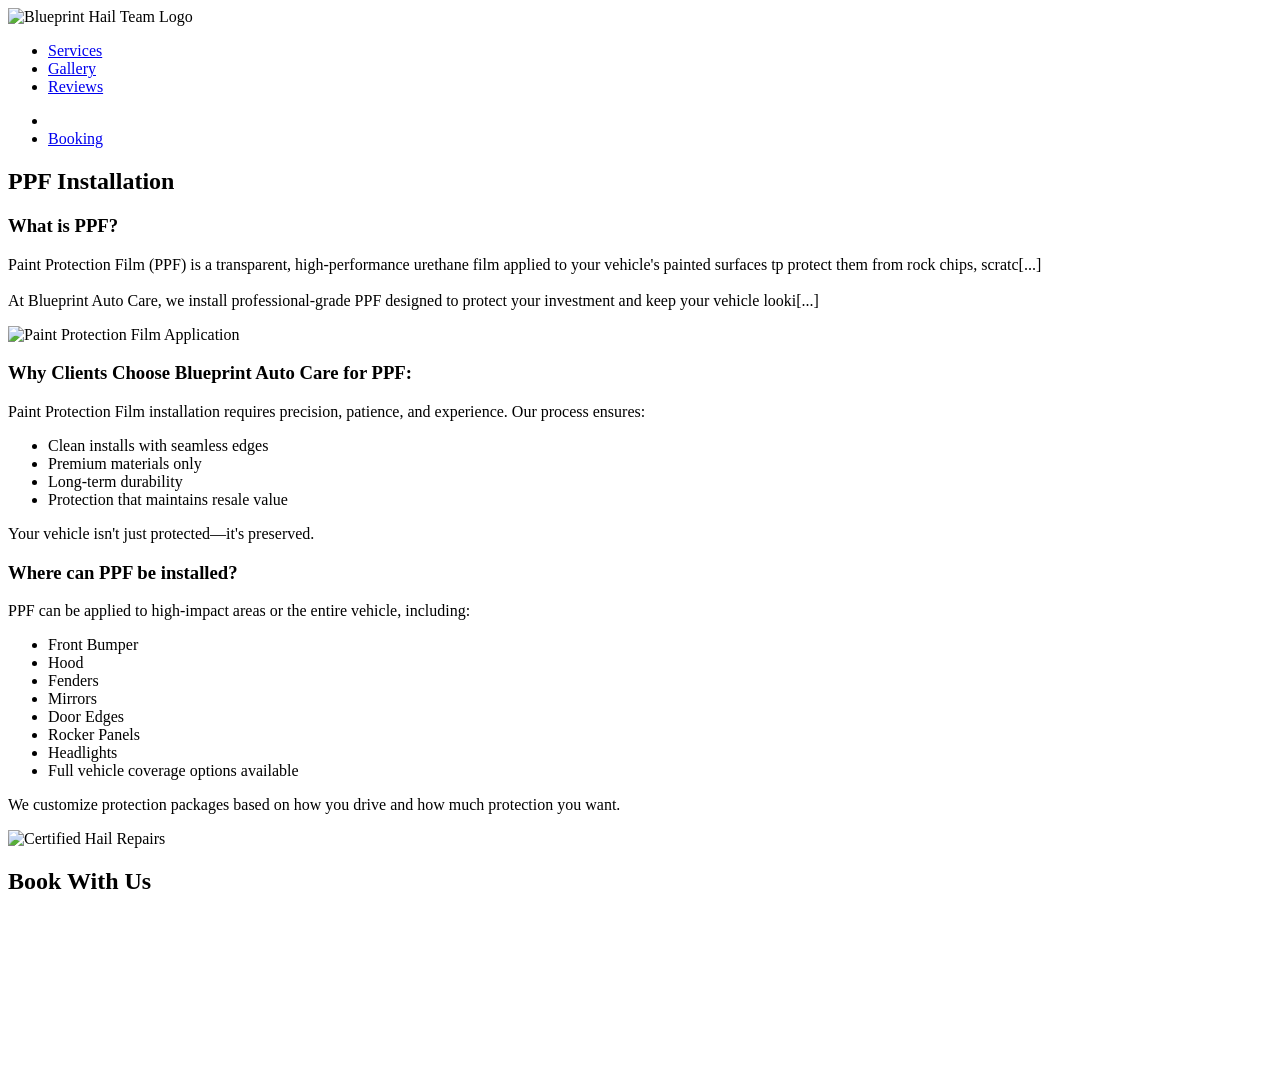
==== ppf.html @ abbf03dd "Move ppf.html, style.css, and script.js to root directory" ====
<!DOCTYPE html>
<html lang="en">
<head>
    <meta charset="UTF-8">
    <meta name="viewport" content="width=device-width, initial-scale=1.0">
    <title>PPF Installation - Blueprint Hail Team</title>
    <link rel="stylesheet" href="style.css">
    <link rel="preconnect" href="https://fonts.googleapis.com">
    <link rel="preconnect" href="https://fonts.gstatic.com" crossorigin>
    <link href="https://fonts.googleapis.com/css2?family=Inter+Tight:ital,wght@0,100..900;1,100..900&family=Inter:ital,opsz,wght@0,14..32,100..900;1,14..32,100..900&family=Playfair:ital,opsz,wght@0,5.[...]
    <link rel="stylesheet" href="https://cdnjs.cloudflare.com/ajax/libs/font-awesome/6.5.2/css/all.min.css" integrity="sha512-SnH5WK+bZxgPHs44uWIX+LLJAJ9/2PkPKZ5QiAj6Ta86w+fsb2TkcmfRyVX3pBnMFcV7oQPJkl[...]
</head>
<body>
    <header>
        <nav>
            <a href="index.html"><img src="./assets/2025 Update-TAT_01w_Uppercase Text_Color Fill.svg" alt="Blueprint Hail Team Logo" class="logo"></a>
            <ul class="nav__container">
                <li><a href="index.html#services">Services</a></li>
                <li><a href="index.html#gallery">Gallery</a></li>
                <li><a href="index.html#reviews">Reviews</a></li>
            </ul>
            <ul class="right-list">
                <li>
                    <a href="https://www.instagram.com/blueprinthailteam/" target="_blank" class="nav__social--link nav__icon-link hover-shadow">
                        <i class="fa-brands fa-instagram"></i>
                    </a>
                    <a href="https://www.facebook.com/p/Blueprint-Hail-Team-100042714476335/" target="_blank" class="nav__social--link nav__icon-link hover-shadow">
                        <i class="fa-brands fa-facebook"></i>
                    </a>
                    <a href="https://www.google.com/maps/dir/?api=1&destination=710%20Middle%20Tennessee%20Blvd%20Suite%20%232%20Murfreesboro%2C%20TN%2037129" target="_blank" class="nav__social--link [...]
                        <i class="fa-solid fa-location-dot"></i>
                    </a>
                </li>
                <li>
                    <a href="#contactservices" class="button nav__link nav__link--primary">Booking</a>
                </li>
            </ul>
        </nav>
    </header>

    <main>
        <section id="service-detail"> 
            <section class="service-detail">
            <h2 class="service-detail h2">PPF Installation</h2>
            <div>
                <h3 class="service-detail h3">What is PPF?</h3>
                    <p class="service p">Paint Protection Film (PPF) is a transparent, high-performance urethane film applied to your vehicle's painted surfaces tp protect them from rock chips, scratc[...]
                        <br><br>At <span class="service-detail--highlight">Blueprint Auto Care</span>, we install professional-grade PPF designed to protect your investment and keep your vehicle looki[...]
                    </p>
                <div class="service-detail-img-container">
                    <img src="assets/DSC01618.jpg" alt="Paint Protection Film Application" class="service-detail-img">
                </div>
            </div>
            <div>
                <h3 class="service-detail h3">Why Clients Choose Blueprint Auto Care for PPF:</h3>
                    <p class="service-detail--2 p">Paint Protection Film installation requires precision, patience, and experience. Our process ensures:</p>
                        <ul class="service-detail ul">
                            <li>Clean installs with seamless edges</li>
                            <li>Premium materials only</li>
                            <li>Long-term durability</li>
                            <li>Protection that maintains resale value</li>
                        </ul>
                <p class="service-detail--2 p">Your vehicle isn't just protected—it's preserved.</p>
            </div>
            <div>
                <h3 class="service-detail h3">Where can PPF be installed?</h3>
                    <p class="service-detail--2 p">PPF can be applied to high-impact areas or the entire vehicle, including:</p>
                        <ul class="service-detail ul">
                            <li>Front Bumper</li>
                            <li>Hood</li>
                            <li>Fenders</li>
                            <li>Mirrors</li>
                            <li>Door Edges</li>
                            <li>Rocker Panels</li>
                            <li>Headlights</li>
                            <li>Full vehicle coverage options available</li>
                        </ul>
                <p class="service-detail--2 p">We customize protection packages based on how you drive and how much protection you want.</p>
            </div>
        </section>
        </section>

        <div class="ppf-bolt">
            <img class="bolt" src="./assets/2025 Update-TAT_03_Bolt_Color Fill.svg" alt="Certified Hail Repairs">
        </div>

        <section id="contactservices" class="section-background">
            <h2>Book With Us</h2>

            <div class="acuity-container">
                <iframe class="button"
                    src="https://app.acuityscheduling.com/schedule.php?owner=36127642&ref=embedded_csp" title="Schedule Appointment" 
                    title="Book an Appointment"
                    frameborder="0"
                    scrolling="no"
                    allowfullscreen>
                </iframe>
            </div>
            <!-- <iframe src="https://app.acuityscheduling.com/schedule.php?owner=36127642&ref=embedded_csp" title="Schedule Appointment" width="100%" height="800" frameBorder="0" allow="payment"></if[...]

        </section>
    </main>

    <footer>
        <div class="container">
            <div class="row footer__row">
            <figure>
                <img class="footer__logo--img" src="./assets/2025 Update-TAT_02w_BP_Color Fill.svg" alt="">
            </figure>
            <div class="footer__text--list">
                <p class="footer__text footer__text-L"><span class="footer__text--span"><i class="fa-solid fa-clock"></i> HOURS:</span><br>Mon–Fri: 9am – 5pm<br>Sat: Closed Sun: Closed</p>
                <a href="https://www.google.com/maps/dir/?api=1&destination=710%20Middle%20Tennessee%20Blvd%20Suite%20%232%20Murfreesboro%2C%20TN%2037129" target="_blank" class="footer__link">
                <p class="footer__text footer__text-C"><span class="footer__text--span"><i class="fa-solid fa-map-marker-alt"></i> ADDRESS:</span><br>710 Middle Tennessee Blvd<br>Suite #2<br>Murfreesb[...]
            </a>
                <div class="footer__text footer__text-R">
                    <p><span class="footer__text--span"><a href="#" id="copy-email" title="Copy email address"><i class="fa-solid fa-envelope"></i></a> CONTACT:</span><br>info@blueprintautocare.com<br[...]
                    <div class="footer__social--icons">
                        <a href="https://www.instagram.com/blueprinthailteam/" target="_blank" class="icon-link hover-shadow"><i class="fa-brands fa-instagram"></i></a>
                        <a href="https://www.facebook.com/p/Blueprint-Hail-Team-100042714476335/" target="_blank" class="icon-link hover-shadow"><i class="fa-brands fa-facebook"></i></a>
                    </div>
                </div>
            </div>
    
            <div class="footer__copyright">Copyright © 2026 Blueprint Hail Team. All Rights Reserved.</div>
        </div>
        </div>
    </footer>

    <script src="script.js"></script>
</body>
</html>
---- style.css ----
@import url('https://fonts.googleapis.com/css2?family=Inter+Tight:ital,wght@0,100..900;1,100..900&family=Inter:ital,opsz,wght@0,14..32,100..900;1,14..32,100..900&family=Playfair:ital,opsz,wght@0,5.[...]

/* CSS Reset */
* {
    margin: 0;
    padding: 0;
    box-sizing: border-box;
    font-family: 'Inter Tight', sans-serif;
}

body {
    background-color: #010508;
    color: #ffffff;
}

a {
    text-decoration: none;
    color: #ffffff;
}

header {
    background-color: #041c2c;
    padding: 1rem 0;
    position: fixed;
    width: 100%;
    top: 0;
    z-index: 1000;
    border-bottom: #ffffff solid 1px;
}

nav {
    display: flex;
    align-items: center;
    max-width: 1200px;
    margin: 0 auto;
    padding: 0 2rem;
}

.nav__link--primary {
    background-color: #014ffd;
    border-radius: 8px;
    font-weight: 700;
    transition: background-color 0.3s ease;
}

.hover-shadow:hover {
    box-shadow: 0 0 24px 12px #0151fd76;
}

.nav__link--primary:hover {
    background-color: #ffffff;
    color: #014ffd;
}

.nav__link {
    margin-left: 8px;
    font-size: 0.8rem;
    color: #ffffff;
    padding: .5rem .75rem;
    display: flex;
    flex-direction: column;
    justify-content: center;
    align-items: center;
}

nav .logo {
    width: 200px;
}

.nav__container {
    flex-grow: 1;
    display: flex;
    justify-content: center;
    align-items: center;
}

.right-list {
    display: flex;
    align-items: center;
    gap: 1rem;
}

.right-list > li {
    display: flex;
    align-items: center;
    gap: 1rem;
}

nav ul {
    list-style: none;
    display: flex;
    gap: 2rem;
}

nav a {
    font-weight: 500;
    font-size: 0.8rem;
    transition: color 0.3s ease;
}

nav a:hover {
    color: #014ffd;
}

 .nav__social--link {
    width: 10px;
    height: 10px;
    margin: 0 8px;
    padding: 8px;
 }

 .nav__social--link:hover {
    color: #ffffff;
    box-shadow: 0 0 24px 12px #0151fd76;
}

  .nav__icon-link {
    font-size: 20px; 
    display: flex;
    flex-direction: column;
    justify-content: center;
    align-items: center;
    gap: 0em; /* Add some space between the icon and text */
    text-decoration: none;
    color: #014ffd;
}

.row {
    width: 100%;
    max-width: 1200px;
    margin: 0 auto;
    padding: 0 12px;
}

#hero {
    position: relative;
    height: 100vh;
    display: flex;
    align-items: center;
    justify-content: center;
    text-align: center;
    overflow: hidden;
}

#hero-video {
    position: absolute;
    top: 0;
    left: 0;
    width: 100%;
    height: 100%;
    object-fit: cover;
    z-index: -1;
}

.hero-content {
    position: relative;
    z-index: 1;
    width: 100%;
    max-width: 1200px;
    padding: 0 2rem;
}

.hero-text-container {
    background-color: rgba(0, 0, 0, 0.6);
    width: 100%;
    mask-image: linear-gradient(to top, rgba(0, 0, 0, 1) 70%, rgba(0, 0, 0, 0) 100%);
    padding: 6rem;
    border-radius: 16px;
    display: inline-block; 
}

.hero-content h1 {
    font-size: 4rem;
    margin-bottom: 1rem;
    position: relative; 
    z-index: 1;
    color: white;
    display: flex;
    flex-direction: column;
    justify-content: center;
    align-items: center;
    height: 100%;
    text-align: center;
    padding: 20px;
}

.hero-content p {
    font-size: 1rem;
    font-style: italic;
    margin-top: 1rem;
    margin-bottom: 1rem;
    padding-bottom: 3rem;
    display: block;
}

.hero-container::after {
    content: '';
    position: absolute;
    top: 0;
    left: 0;
    height: 100%;
    width: 100%;
    background-color: rgba(0, 0, 0, 0.5); 
    z-index: 0; 
}

/* .hero-content span {
    font-size: 1rem;
    font-style: italic;
    margin-top: 1rem;
    margin-bottom: 1rem;
    display: block;
} */

.section-background {
    background-color: #041c2c;
    max-width: 1200px;
    margin: 0 auto;
    mask-image: linear-gradient(to bottom, rgba(0, 0, 0, 1) 70%, rgba(0, 0, 0, 0) 100%);
}

#contact {
    padding: 3rem 2rem;
}

#contactservices {
    padding: 3rem 2rem;
    max-width: 800px;
    height: 100%;
}

.button {
    background-color: #014ffd;
    color: #ffffff;
    text-decoration: none;
    border-radius: 8px;
    font-weight: 700;
    transition: background-color 0.3s ease, color 0.3s ease;
}

.button:hover {
    background-color: #ffffff;
    color: #014ffd;
    box-shadow: 0 0 24px 12px #0151fd76;
}

.cta-button {
    padding: 1rem 2rem;
    margin: 24px;
}

main > section {
    padding: 6rem 2rem;
    max-width: 1200px;
    margin: 0 auto;
    scroll-margin-top: 80px; /* Adjust this value as needed */
}

h2 {
    font-size: 2.5rem;
    text-align: center;
    margin-bottom: 3rem;
}

.card {
    perspective: 1000px;
    background-color: transparent;
    border: none;
    box-shadow: none;
    flex: 1 1 calc(30% - 2rem);
    max-width: 350px;
    min-height: 400px;
    cursor: pointer;
}

.card__inner {
    position: relative;
    width: 100%;
    height: 100%;
    transition: transform 0.6s;
    transform-style: preserve-3d;
}

.card.is-flipped .card__inner {
    transform: rotateY(180deg);
}

.card__front, .card__back {
    position: absolute;
    width: 100%;
    height: 100%;
    -webkit-backface-visibility: hidden;
    backface-visibility: hidden;
    display: flex;
    flex-direction: column;
    justify-content: center;
    align-items: center;
    padding: 2rem;
    border-radius: 16px;
    text-align: center;
    background-color: rgba(0, 0, 0, 0.6);
    border: 1px solid #014ffd;
    box-shadow: 0 0 15px 5px #0151fd76;
}

.card__back {
    transform: rotateY(180deg);
}

.card__back ul {
    list-style: none;
    padding: 0 4rem;
    text-align: left;
    font-size: 0.9rem;
    font-weight: 500;
    font-style: italic;
    margin-bottom: 1rem;
    text-transform: uppercase;
}

.btn {
    padding: 0.5rem 1rem;
}


.card__back li {
    margin-bottom: 1rem;
    background-image: url('assets/2025\ Update-TAT_03_Bolt_Color\ Fill.svg');
    background-repeat: no-repeat;
    background-size: 27px 27px;
    background-position: 0 center;
    padding-left: 30px;
}

.card h3 {
    font-size: 1.6rem;
    margin-bottom: 1rem;
}

#services {
    background-color: #041c2c;
    padding: 5rem 2rem;
}

.service-cards {
    display: flex;
    gap: 2rem;
    justify-content: center;
    flex-wrap: wrap;
}

.flex-break {
    flex-basis: 100%;
    height: 0;
}

.service-image {
    width: 100%;
    height: 200px;
    object-fit: cover;
    object-position: center;
    border-radius: 8px 8px;
    margin: 24px 24px 24px 24px;
}

/* SERVICE PAGES */



.service-detail {
    padding: 2rem;
    max-width: 800px;
    margin: 0 auto;
    background-color: #041c2c;
}

.service-detail h2 {
    margin: 2rem;
}

.service-detail h3 {
    font-size: 1.6rem;
    margin-bottom: 0;
    margin-top: 2rem;
    padding: 2rem 0rem 0.5rem;
}

.service-detail p {
    font-size: 1rem;
    font-weight: 200;
    line-height: 1.6;
    margin-top: 8px;
    margin-bottom: 1rem;
    color: #ffffff;
    text-wrap: pretty;
}

.service-detail--2 p {
    font-size: 1rem;
    padding-left: 2rem;
    font-weight: 200;
    line-height: 1.6;
    margin-top: 8px;
    margin-bottom: 8rem;
    color: #ffffff;
    text-wrap: pretty;
}

.service-detail ul {
    font-size: 1rem;
    line-height: 1.6;
    margin-left: 4rem;
}

.service-detail li {
    font-size: 1rem;
    font-weight: 200;
    line-height: 1.4;
    margin-top: 8px;
    margin-bottom: 8px;
    color: #ffffff;
}

.service-detail-img-container {
    overflow: hidden;
    max-width: 100%;
    border-radius: 16px;
    margin: 2rem auto;
}

.service-detail-img {
    display: block;
    max-width: 100%;
    border-radius: 16px;
    transform: scale(1.4);
    object-fit: cover;
    object-position: center;
}

.service-detail--highlight {
    font-style: italic;
    /* -webkit-text-stroke: 0.5px #ffffff; */
    font-weight: 700;
    color: #ffffff
}


@keyframes scroll {
    0% {
        transform: translateX(0);
    }
    100% {
        transform: translateX(-100%);
    }
}

.gallery-grid {
    display: flex;
    gap: 2rem;
    overflow-x: auto;
    scroll-behavior: smooth;
    scrollbar-width: none; /* Firefox */
    -ms-overflow-style: none;  /* IE and Edge */
}

.gallery-grid::-webkit-scrollbar {
    display: none; /* Chrome, Safari and Opera */
}

.gallery-container {
    overflow: hidden;
    position: relative;
}

.gallery-controls {
    position: absolute;
    top: 50%;
    width: 100%;
    display: flex;
    justify-content: space-between;
    transform: translateY(-50%);
    pointer-events: none;
}

.prevBtn, .nextBtn {
    background-color: rgba(0, 0, 0, 0.5);
    border: none;
    color: white;
    font-size: 2rem;
    cursor: pointer;
    padding: 1rem;
    pointer-events: all;
}

.prevBtn:hover, .nextBtn:hover {
    background-color: rgba(0, 0, 0, 0.8);
}

.gallery-item {
    flex: 0 0 300px;
}

.gallery-item img {
    width: 100%;
    height: 100%;
    object-fit: cover;
    border-radius: 16px;
}

.review-cards {
    display: flex;
    gap: 2rem;
    justify-content: center;
}

.review-card {
    background-color: #041c2c;
    padding: 2rem;
    border-radius: 16px;
    flex: 1;
    max-width: 450px;
    box-shadow: 0 0 15px 5px #0151fd76;
}

.review-card p {
    font-style: italic;
    margin-bottom: 1rem;
}

.review-card span {
    font-weight: 700;
    color: #014ffd;
}
#certifications {
    padding: 6rem 2rem;
}

.certification-cards {
    display: flex;
    gap: 2rem;
    justify-content: center;
    height: 200px;
}

.certification-logos {
    display: flex;
    justify-content: center;
    align-items: center;
    gap: 40px;
    flex-wrap: wrap;
    align-items: center;
    margin: 0px 32px;
}

.ppf-bolt {
    display: flex;
    gap: 2rem;
    justify-content: center;
    height: 200px;
    margin-bottom: 96px;
}

.bolt {
    width: 80px;
}

/*BOOK WITH US */

.acuity-container {
    position: relative;
    width: 100%;
    padding-top: 56.25%; /* 16:9 Aspect Ratio */
    overflow: hidden;
    border-radius: 16px; /* Rounded corners */
}

.acuity-container iframe {
    position: absolute;
    top: 0;
    left: 0;
    width: 100%;
    height: 100%;
    border: none;
}

button {
    padding: 1rem 2rem;
    margin: 24px;
}

/* 

FOOTER 

 */

 footer {
    background-color: #010508;
    display: flex;
    flex-direction: column;
    align-items: center;
    padding: 6% 0;
}

.footer__row {
    display: flex;
    flex-direction: column;
    align-items: center;
}

.footer__logo--img {
    width: 150px;
}

.footer__social--list {
    width: 100%;
    max-width: 500px;
    display: flex;
    justify-content: space-around;
    margin: 28px 0;
}

.footer__text--list {
    width: 100%;
    max-width: 1000px;
    display: flex;
    justify-content: space-around;
    margin: 40px 0;
    gap: 14rem;
    padding-top: 40px;
    border-top: 1px solid #014ffd;
}

.footer__copyright {
    font-size: 0.6rem;
    color: #ffffff;
}

.footer__text {
    font-size: 0.8rem;
    line-height: 1.4;
    color: #a7a7a7;
    width: 100/3;
}

.footer__text-L {
    text-align: left;
}

.footer__text-C {
    text-align: center;
}

.footer__text-R {
    text-align: right;
    display: flex;
    flex-direction: column;
    align-items: flex-end;
}

.footer__link {
    text-decoration: none;
    color: inherit;
    transition: color 0.3s ease;
}

.footer__link:hover {
    color: #014ffd;
}

.footer__text-C:hover {
    color: #014ffd;
}

.footer__text--span i:hover {
    color: #ffffff;
}



#copy-email {
    position: relative;
    display: inline-block;
    color: #a7a7a7;
}

#copy-email:hover {
    color: #014ffd;
}

.tooltip {
    position: absolute;
    bottom: 125%;
    left: 50%;
    transform: translateX(-50%);
    background-color: #333;
    color: #fff;
    padding: 5px 10px;
    border-radius: 5px;
    font-size: 0.8rem;
    white-space: nowrap;
    z-index: 10;
}

.footer__text-R a {
    color: #a7a7a7;
    text-decoration: none;
    transition: color 0.3s ease;
}

.footer__text-R a:hover {
    color: #014ffd;
}

.footer__social--icons {
    display: flex;
    gap: 1rem;
    margin-top: 1rem;
}

.footer__text--span {
    font-weight: 700;
    color: #ffffff;
    font-size: 0.8rem;
    margin-bottom: 10px;
    display: inline-block;
}

.footer__text--span i {
    margin-right: 10px;
    color: #014ffd;
}

.icon-link {
    font-size: 28px;
    display: inline-flex;
    align-items: center;
    justify-content: center;
    gap: 0em;
    text-decoration: none;
    color: #014ffd;
}

.icon-link:hover {
    color: #014ffd;
    box-shadow: 0 0 24px 12px #0151fd76;
}

.footer__social--link {
    width: 50px;
    height: 50px;
}

@media (max-width: 768px) {
    nav ul {
        display: none; /* Hide nav links on mobile */
    }

    .hero-content h1 {
        font-size: 3rem;
    }

    .service-cards, .review-cards {
        flex-direction: column;
        align-items: center;
    }
}
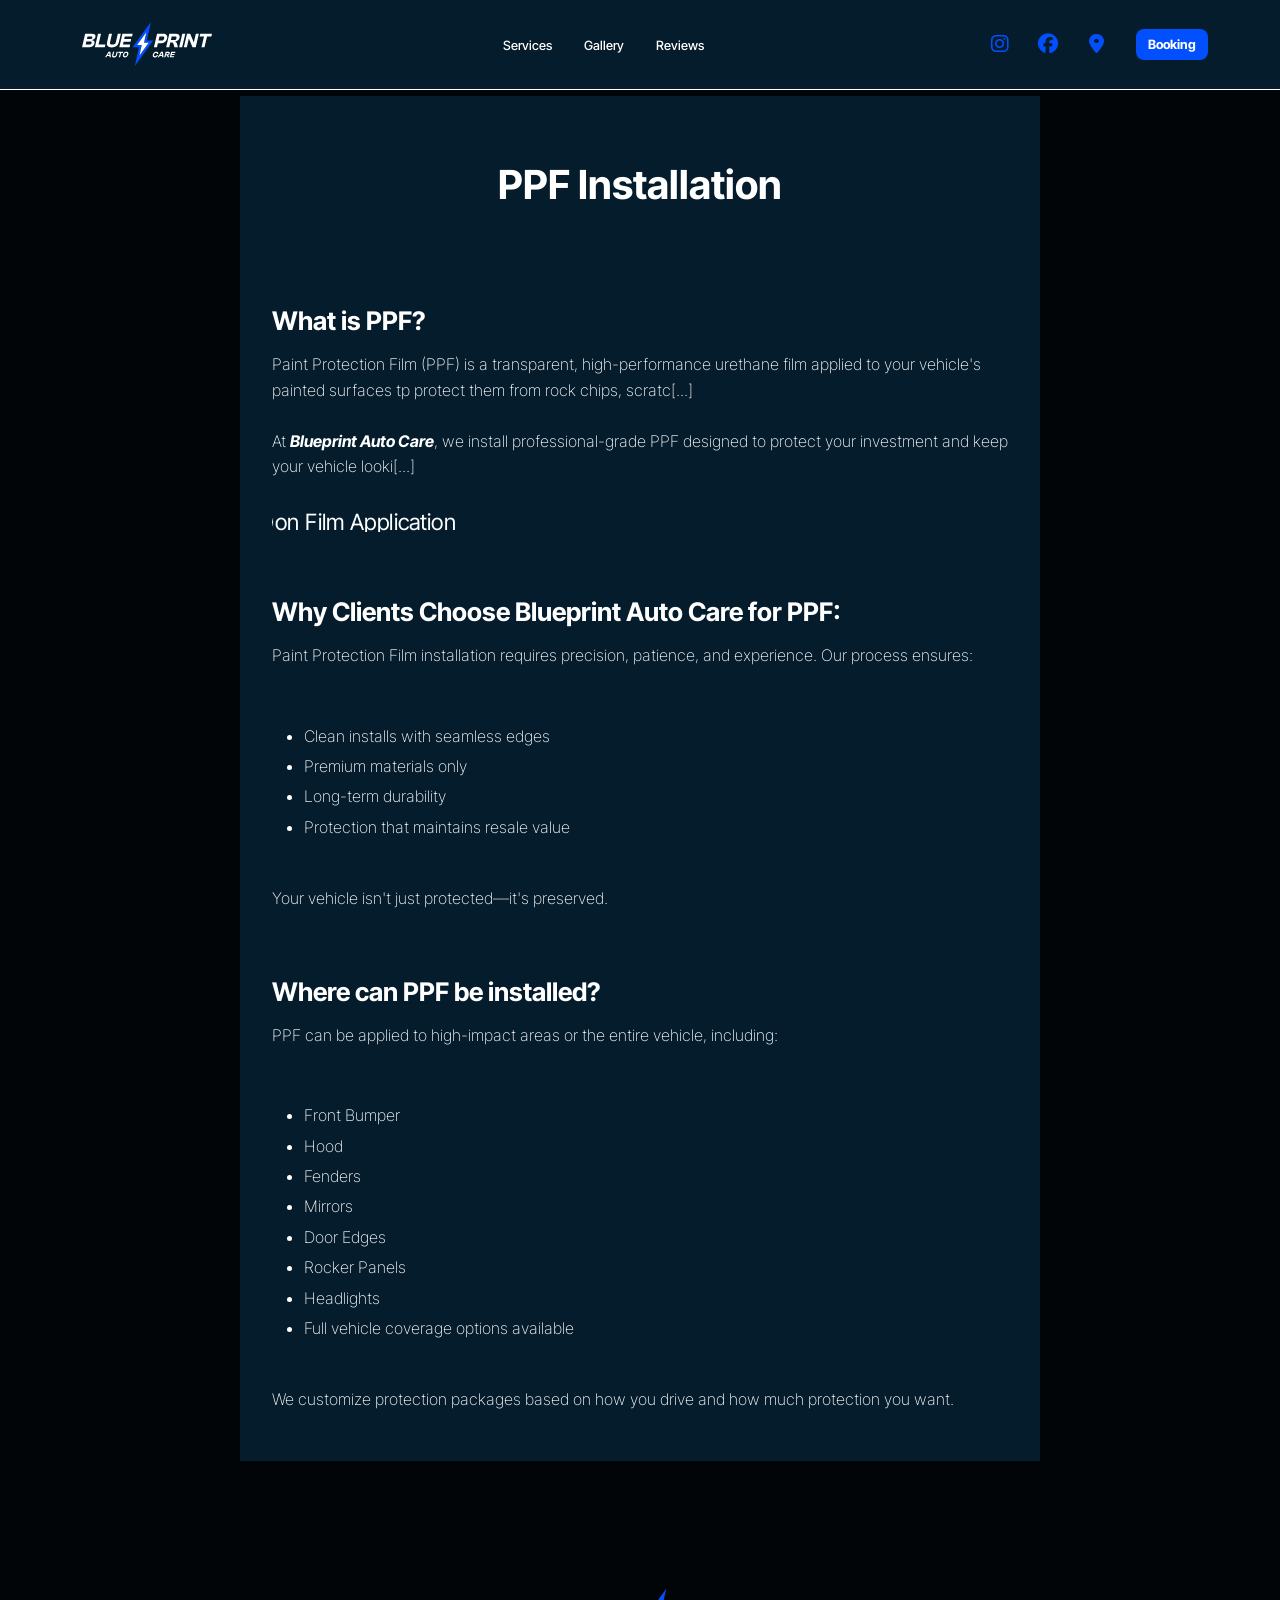
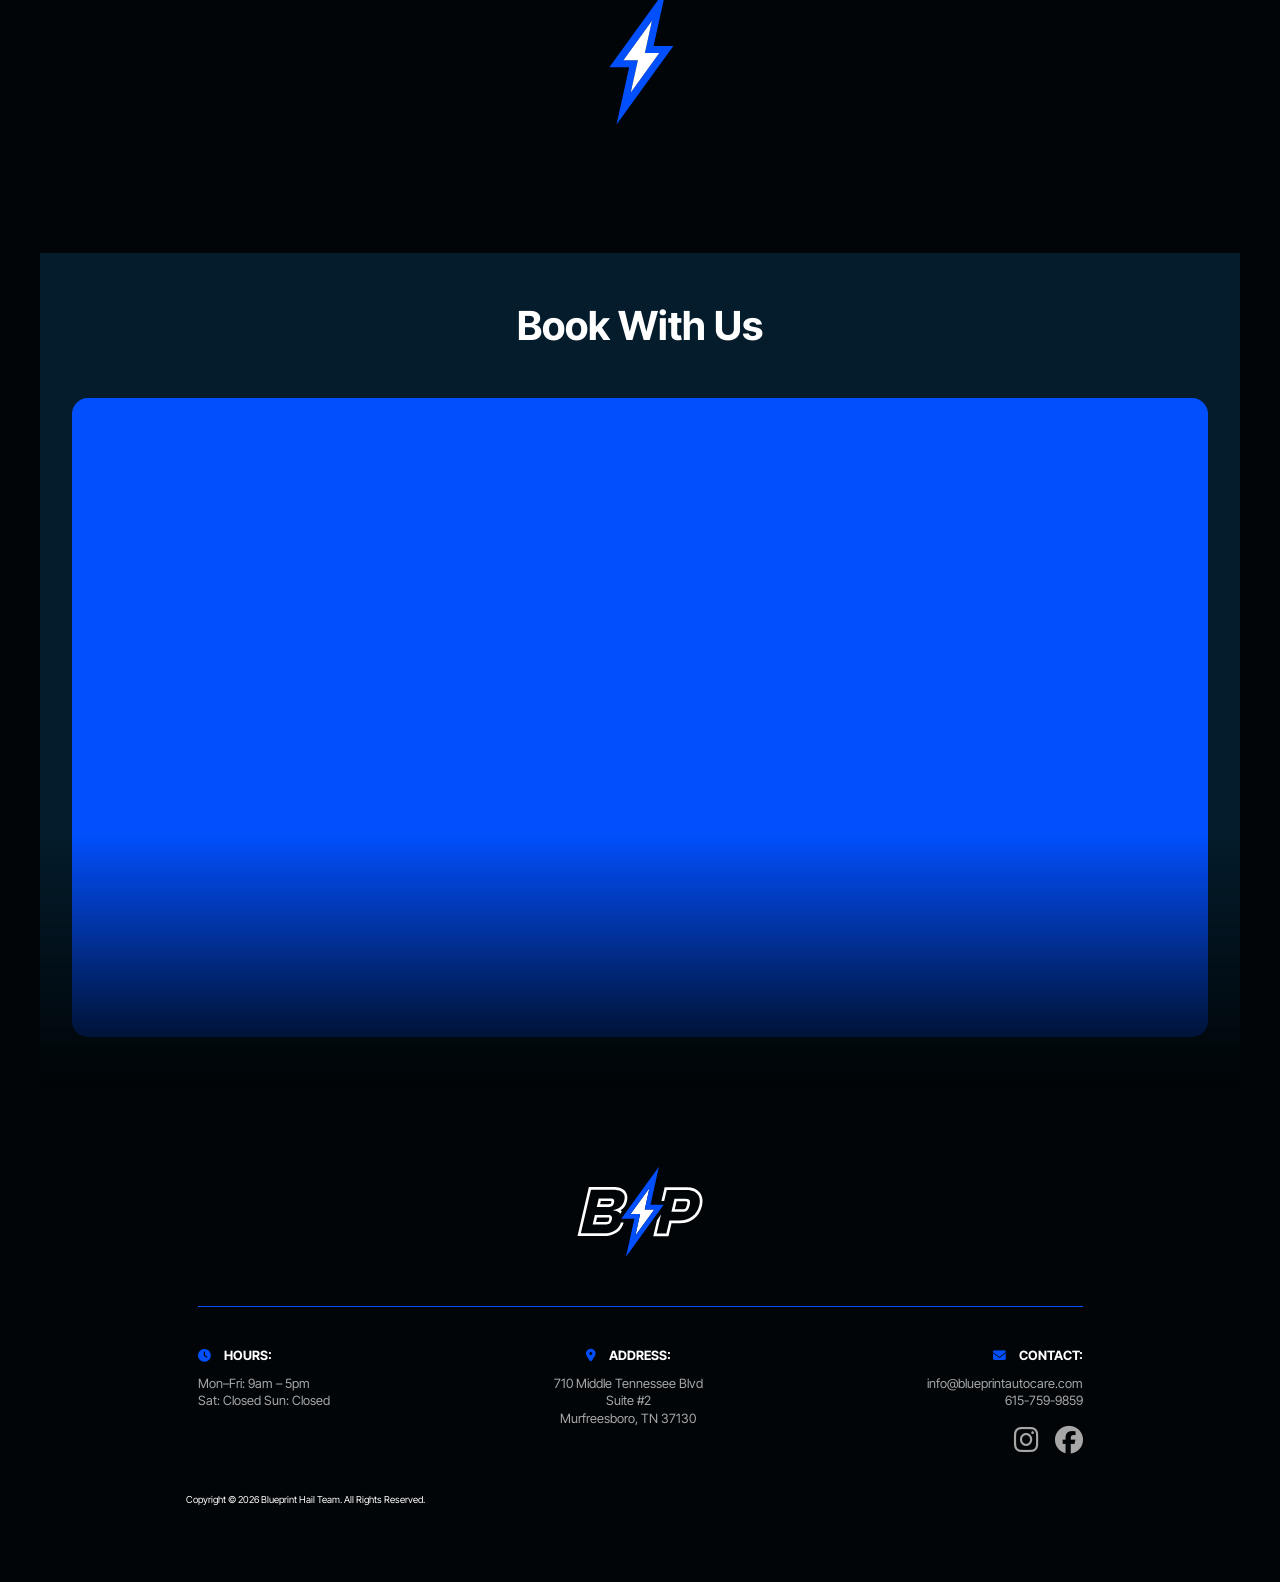
==== commit fdb12e09: "code revisions" ====
--- a/ppf.html
+++ b/ppf.html
@@ -1,131 +1,119 @@
 <!DOCTYPE html>
 <html lang="en">
 <head>
-    <meta charset="UTF-8">
-    <meta name="viewport" content="width=device-width, initial-scale=1.0">
-    <title>PPF Installation - Blueprint Hail Team</title>
-    <link rel="stylesheet" href="style.css">
-    <link rel="preconnect" href="https://fonts.googleapis.com">
-    <link rel="preconnect" href="https://fonts.gstatic.com" crossorigin>
-    <link href="https://fonts.googleapis.com/css2?family=Inter+Tight:ital,wght@0,100..900;1,100..900&family=Inter:ital,opsz,wght@0,14..32,100..900;1,14..32,100..900&family=Playfair:ital,opsz,wght@0,5.[...]
-    <link rel="stylesheet" href="https://cdnjs.cloudflare.com/ajax/libs/font-awesome/6.5.2/css/all.min.css" integrity="sha512-SnH5WK+bZxgPHs44uWIX+LLJAJ9/2PkPKZ5QiAj6Ta86w+fsb2TkcmfRyVX3pBnMFcV7oQPJkl[...]
+	<meta charset="UTF-8">
+	<meta content="width=device-width, initial-scale=1.0" name="viewport">
+	<title>PPF Installation - Blueprint Hail Team</title>
+	<link href="style.css" rel="stylesheet">
+	<link href="https://fonts.googleapis.com" rel="preconnect">
+	<link href="https://fonts.gstatic.com" rel="preconnect">
+	<link href="https://fonts.googleapis.com/css2?family=Inter+Tight:ital,wght@0,100..900;1,100..900&family=Inter:ital,opsz,wght@0,14..32,100..900;1,14..32,100..900&family=Playfair+Display:ital,wght@0,400..900;1,400..900&display=swap" rel="stylesheet">
+	<link href="https://cdnjs.cloudflare.com/ajax/libs/font-awesome/6.5.2/css/all.min.css" rel="stylesheet">
 </head>
 <body>
-    <header>
-        <nav>
-            <a href="index.html"><img src="./assets/2025 Update-TAT_01w_Uppercase Text_Color Fill.svg" alt="Blueprint Hail Team Logo" class="logo"></a>
-            <ul class="nav__container">
-                <li><a href="index.html#services">Services</a></li>
-                <li><a href="index.html#gallery">Gallery</a></li>
-                <li><a href="index.html#reviews">Reviews</a></li>
-            </ul>
-            <ul class="right-list">
-                <li>
-                    <a href="https://www.instagram.com/blueprinthailteam/" target="_blank" class="nav__social--link nav__icon-link hover-shadow">
-                        <i class="fa-brands fa-instagram"></i>
-                    </a>
-                    <a href="https://www.facebook.com/p/Blueprint-Hail-Team-100042714476335/" target="_blank" class="nav__social--link nav__icon-link hover-shadow">
-                        <i class="fa-brands fa-facebook"></i>
-                    </a>
-                    <a href="https://www.google.com/maps/dir/?api=1&destination=710%20Middle%20Tennessee%20Blvd%20Suite%20%232%20Murfreesboro%2C%20TN%2037129" target="_blank" class="nav__social--link [...]
-                        <i class="fa-solid fa-location-dot"></i>
-                    </a>
-                </li>
-                <li>
-                    <a href="#contactservices" class="button nav__link nav__link--primary">Booking</a>
-                </li>
-            </ul>
-        </nav>
-    </header>
-
-    <main>
-        <section id="service-detail"> 
-            <section class="service-detail">
-            <h2 class="service-detail h2">PPF Installation</h2>
-            <div>
-                <h3 class="service-detail h3">What is PPF?</h3>
-                    <p class="service p">Paint Protection Film (PPF) is a transparent, high-performance urethane film applied to your vehicle's painted surfaces tp protect them from rock chips, scratc[...]
-                        <br><br>At <span class="service-detail--highlight">Blueprint Auto Care</span>, we install professional-grade PPF designed to protect your investment and keep your vehicle looki[...]
-                    </p>
-                <div class="service-detail-img-container">
-                    <img src="assets/DSC01618.jpg" alt="Paint Protection Film Application" class="service-detail-img">
-                </div>
-            </div>
-            <div>
-                <h3 class="service-detail h3">Why Clients Choose Blueprint Auto Care for PPF:</h3>
-                    <p class="service-detail--2 p">Paint Protection Film installation requires precision, patience, and experience. Our process ensures:</p>
-                        <ul class="service-detail ul">
-                            <li>Clean installs with seamless edges</li>
-                            <li>Premium materials only</li>
-                            <li>Long-term durability</li>
-                            <li>Protection that maintains resale value</li>
-                        </ul>
-                <p class="service-detail--2 p">Your vehicle isn't just protected—it's preserved.</p>
-            </div>
-            <div>
-                <h3 class="service-detail h3">Where can PPF be installed?</h3>
-                    <p class="service-detail--2 p">PPF can be applied to high-impact areas or the entire vehicle, including:</p>
-                        <ul class="service-detail ul">
-                            <li>Front Bumper</li>
-                            <li>Hood</li>
-                            <li>Fenders</li>
-                            <li>Mirrors</li>
-                            <li>Door Edges</li>
-                            <li>Rocker Panels</li>
-                            <li>Headlights</li>
-                            <li>Full vehicle coverage options available</li>
-                        </ul>
-                <p class="service-detail--2 p">We customize protection packages based on how you drive and how much protection you want.</p>
-            </div>
-        </section>
-        </section>
-
-        <div class="ppf-bolt">
-            <img class="bolt" src="./assets/2025 Update-TAT_03_Bolt_Color Fill.svg" alt="Certified Hail Repairs">
-        </div>
-
-        <section id="contactservices" class="section-background">
-            <h2>Book With Us</h2>
-
-            <div class="acuity-container">
-                <iframe class="button"
-                    src="https://app.acuityscheduling.com/schedule.php?owner=36127642&ref=embedded_csp" title="Schedule Appointment" 
-                    title="Book an Appointment"
-                    frameborder="0"
-                    scrolling="no"
-                    allowfullscreen>
-                </iframe>
-            </div>
-            <!-- <iframe src="https://app.acuityscheduling.com/schedule.php?owner=36127642&ref=embedded_csp" title="Schedule Appointment" width="100%" height="800" frameBorder="0" allow="payment"></if[...]
-
-        </section>
-    </main>
-
-    <footer>
-        <div class="container">
-            <div class="row footer__row">
-            <figure>
-                <img class="footer__logo--img" src="./assets/2025 Update-TAT_02w_BP_Color Fill.svg" alt="">
-            </figure>
-            <div class="footer__text--list">
-                <p class="footer__text footer__text-L"><span class="footer__text--span"><i class="fa-solid fa-clock"></i> HOURS:</span><br>Mon–Fri: 9am – 5pm<br>Sat: Closed Sun: Closed</p>
-                <a href="https://www.google.com/maps/dir/?api=1&destination=710%20Middle%20Tennessee%20Blvd%20Suite%20%232%20Murfreesboro%2C%20TN%2037129" target="_blank" class="footer__link">
-                <p class="footer__text footer__text-C"><span class="footer__text--span"><i class="fa-solid fa-map-marker-alt"></i> ADDRESS:</span><br>710 Middle Tennessee Blvd<br>Suite #2<br>Murfreesb[...]
-            </a>
-                <div class="footer__text footer__text-R">
-                    <p><span class="footer__text--span"><a href="#" id="copy-email" title="Copy email address"><i class="fa-solid fa-envelope"></i></a> CONTACT:</span><br>info@blueprintautocare.com<br[...]
-                    <div class="footer__social--icons">
-                        <a href="https://www.instagram.com/blueprinthailteam/" target="_blank" class="icon-link hover-shadow"><i class="fa-brands fa-instagram"></i></a>
-                        <a href="https://www.facebook.com/p/Blueprint-Hail-Team-100042714476335/" target="_blank" class="icon-link hover-shadow"><i class="fa-brands fa-facebook"></i></a>
-                    </div>
-                </div>
-            </div>
-    
-            <div class="footer__copyright">Copyright © 2026 Blueprint Hail Team. All Rights Reserved.</div>
-        </div>
-        </div>
-    </footer>
-
-    <script src="script.js"></script>
+	<header>
+		<nav>
+			<a href="index.html"><img alt="Blueprint Hail Team Logo" class="logo" src="./assets/2025%20Update-TAT_01w_Uppercase%20Text_Color%20Fill.svg"></a>
+			<ul class="nav__container">
+				<li>
+					<a href="index.html#services">Services</a>
+				</li>
+				<li>
+					<a href="index.html#gallery">Gallery</a>
+				</li>
+				<li>
+					<a href="index.html#reviews">Reviews</a>
+				</li>
+			</ul>
+			<ul class="right-list">
+				<li>
+					<a class="nav__social--link nav__icon-link hover-shadow" href="https://www.instagram.com/blueprinthailteam/" target="_blank"><i class="fa-brands fa-instagram"></i></a> <a class="nav__social--link nav__icon-link hover-shadow" href="https://www.facebook.com/p/Blueprint-Hail-Team-100042714476335/" target="_blank"><i class="fa-brands fa-facebook"></i></a> <a class="nav__social--link nav__icon-link hover-shadow" href="https://www.google.com/maps/dir/?api=1&destination=710%20Middle%20Tennessee%20Blvd%20Suite%20%232%20Murfreesboro%2C%20TN%2037129" target="_blank"><i class="fa-solid fa-location-dot"></i></a>
+				</li>
+				<li>
+					<a class="button nav__link nav__link--primary" href="#contactservices">Booking</a>
+				</li>
+			</ul>
+		</nav>
+	</header>
+	<main>
+		<section id="service-detail">
+			<section class="service-detail">
+                <h2 class="service-detail h2">PPF Installation</h2>
+				<div>
+                    
+					<h3 class="service-detail h3">What is PPF?</h3>
+					<p class="service p">Paint Protection Film (PPF) is a transparent, high-performance urethane film applied to your vehicle's painted surfaces tp protect them from rock chips, scratc[...]<br>
+					<br>
+					At <span class="service-detail--highlight">Blueprint Auto Care</span>, we install professional-grade PPF designed to protect your investment and keep your vehicle looki[...]</p>
+					<div class="service-detail-img-container"><img alt="Paint Protection Film Application" class="service-detail-img" src="assets/DSC01618.jpg"></div>
+				</div>
+				<div>
+					<h3 class="service-detail h3">Why Clients Choose Blueprint Auto Care for PPF:</h3>
+					<p class="service-detail--2 p">Paint Protection Film installation requires precision, patience, and experience. Our process ensures:</p>
+					<ul class="service-detail ul">
+						<li>Clean installs with seamless edges</li>
+						<li>Premium materials only</li>
+						<li>Long-term durability</li>
+						<li>Protection that maintains resale value</li>
+					</ul>
+					<p class="service-detail--2 p">Your vehicle isn't just protected—it's preserved.</p>
+				</div>
+				<div>
+					<h3 class="service-detail h3">Where can PPF be installed?</h3>
+					<p class="service-detail--2 p">PPF can be applied to high-impact areas or the entire vehicle, including:</p>
+					<ul class="service-detail ul">
+						<li>Front Bumper</li>
+						<li>Hood</li>
+						<li>Fenders</li>
+						<li>Mirrors</li>
+						<li>Door Edges</li>
+						<li>Rocker Panels</li>
+						<li>Headlights</li>
+						<li>Full vehicle coverage options available</li>
+					</ul>
+					<p class="service-detail--2 p">We customize protection packages based on how you drive and how much protection you want.</p>
+				</div>
+			</section>
+		</section>
+		<div class="ppf-bolt"><img alt="Certified Hail Repairs" class="bolt" src="./assets/2025%20Update-TAT_03_Bolt_Color%20Fill.svg"></div>
+		<section class="section-background" id="contact">
+			<h2>Book With Us</h2>
+			<div class="acuity-container">
+				<iframe allowfullscreen class="button" frameborder="0" src="https://app.acuityscheduling.com/schedule.php?owner=36127642&ref=embedded_csp" title="Book an Appointment"></iframe>
+			</div>
+            </section><!--  iframe src="https://app.acuityscheduling.com/schedule.php?owner=36127642&ref=embedded_csp" title="Schedule Appointment" width="100%" height="800" frameBorder="0" allow="payment"></if[...]
+        -->
+	</main><!-- footer -->
+	<footer>
+		<div class="container">
+			<div class="row footer__row">
+				<figure>
+					<img alt="" class="footer__logo--img" src="./assets/2025%20Update-TAT_02w_BP_Color%20Fill.svg">
+				</figure>
+				<div class="footer__text--list">
+					<p class="footer__text footer__text-L"><span class="footer__text--span"><i class="fa-solid fa-clock"></i> HOURS:</span><br>
+					Mon–Fri: 9am – 5pm<br>
+					Sat: Closed Sun: Closed</p><a class="footer__link" href="https://www.google.com/maps/dir/?api=1&destination=710%20Middle%20Tennessee%20Blvd%20Suite%20%232%20Murfreesboro%2C%20TN%2037129" target="_blank">
+					<p class="footer__text footer__text-C"><span class="footer__text--span"><i class="fa-solid fa-map-marker-alt"></i> ADDRESS:</span><br>
+					710 Middle Tennessee Blvd<br>
+					Suite #2<br>
+					Murfreesboro, TN 37130</p></a>
+					<div class="footer__text footer__text-R">
+						<p><span class="footer__text--span"><a href="#" id="copy-email" title="Copy email address"><i class="fa-solid fa-envelope"></i></a> CONTACT:</span><br>
+						info@blueprintautocare.com<br>
+						<a href="tel:6157599859">615-759-9859</a></p>
+						<div class="footer__social--icons">
+							<a class="icon-link hover-shadow" href="https://www.instagram.com/blueprinthailteam/" target="_blank"><i class="fa-brands fa-instagram"></i></a> <a class="icon-link hover-shadow" href="https://www.facebook.com/p/Blueprint-Hail-Team-100042714476335/" target="_blank"><i class="fa-brands fa-facebook"></i></a>
+						</div>
+					</div>
+				</div>
+			</div>
+			<div class="footer__copyright">
+				Copyright © 2026 Blueprint Hail Team. All Rights Reserved.
+			</div>
+		</div>
+	</footer>
+	<script src="script.js?v=3">
+	</script>
 </body>
 </html>
--- a/style.css
+++ b/style.css
@@ -1,6 +1,3 @@
-
-@import url('https://fonts.googleapis.com/css2?family=Inter+Tight:ital,wght@0,100..900;1,100..900&family=Inter:ital,opsz,wght@0,14..32,100..900;1,14..32,100..900&family=Playfair:ital,opsz,wght@0,5.[...]
-
 /* CSS Reset */
 * {
     margin: 0;
@@ -65,7 +62,7 @@
 }
 
 nav .logo {
-    width: 200px;
+    width: 150px;
 }
 
 .nav__container {
@@ -375,9 +372,6 @@
     background-color: #041c2c;
 }
 
-.service-detail h2 {
-    margin: 2rem;
-}
 
 .service-detail h3 {
     font-size: 1.6rem;
@@ -410,7 +404,7 @@
 .service-detail ul {
     font-size: 1rem;
     line-height: 1.6;
-    margin-left: 4rem;
+
 }
 
 .service-detail li {
@@ -754,16 +748,33 @@
 
 @media (max-width: 768px) {
     nav ul {
-        display: none; /* Hide nav links on mobile */
+        display: none !important; /* Hide nav links on mobile */
     }
 
     .hero-content h1 {
         font-size: 3rem;
+    }
+
+    .service-detail ul {
+        margin-left: 0;
+    }
+
+    .service-detail h2 {
+    margin-bottom: 0;
+    padding: 2rem 0rem 0.5rem;
+    text-align: left;
     }
 
     .service-cards, .review-cards {
         flex-direction: column;
         align-items: center;
     }
-}
-
+
+    .footer__text--list {
+        flex-direction: column;
+        align-items: center;
+        gap: 2rem; /* was 14rem = 224px, meant for a horizontal row */
+        text-align: center;
+    }
+}
+
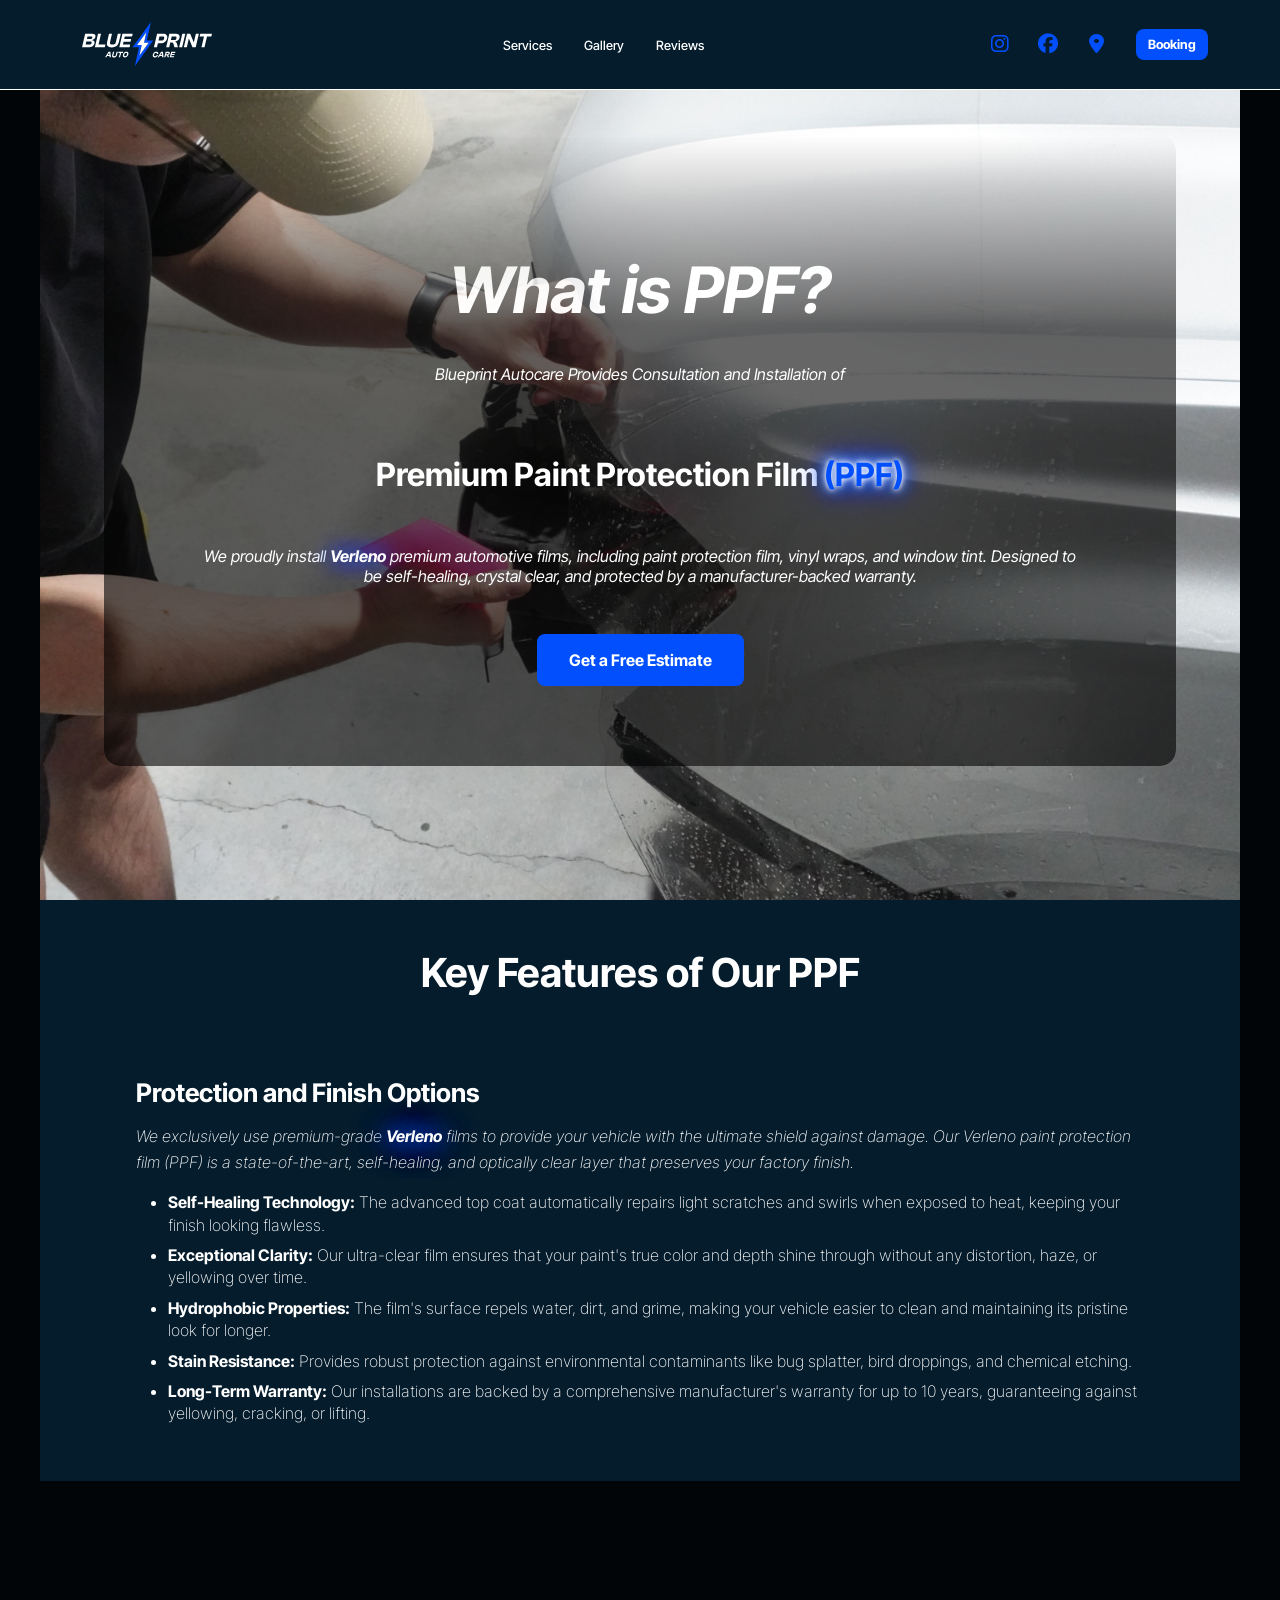
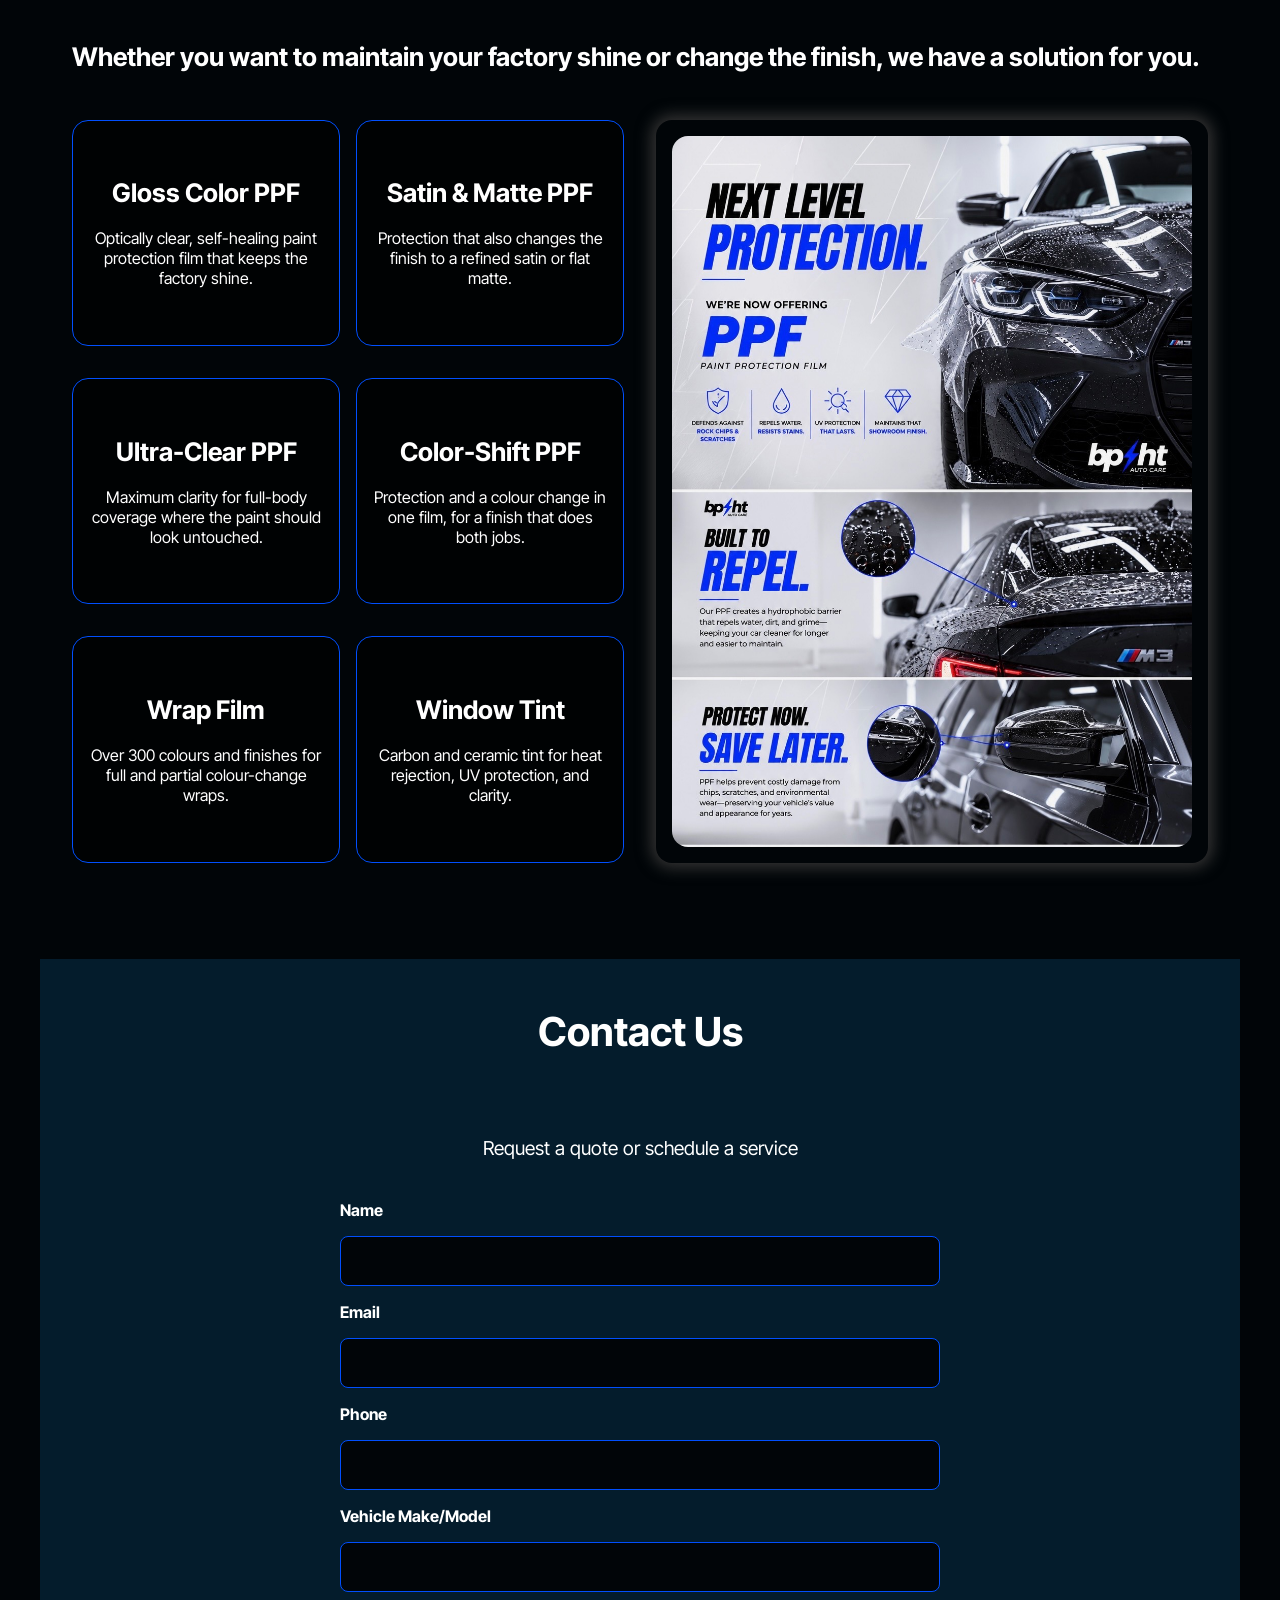
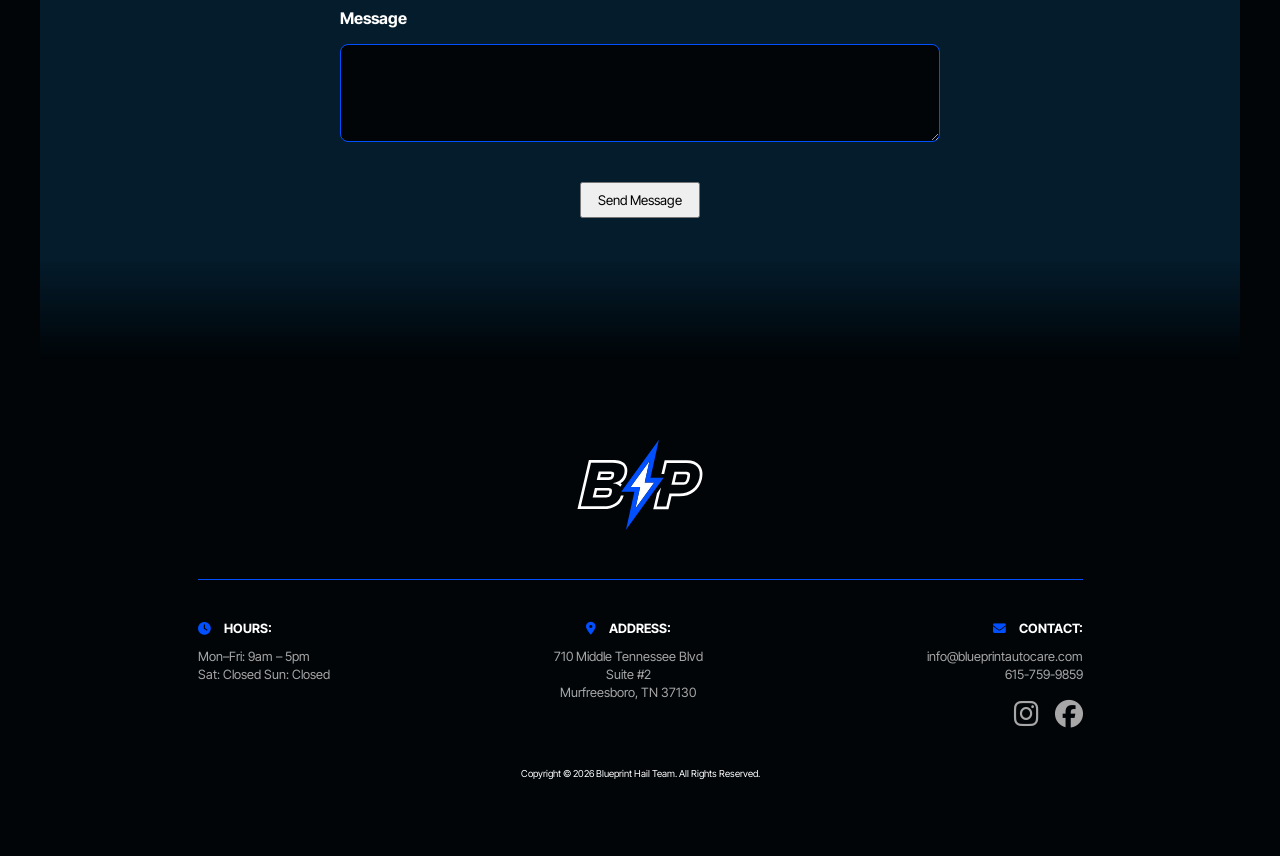
==== commit 7f22b146: "PPF pg and contact updates" ====
--- a/ppf.html
+++ b/ppf.html
@@ -1,119 +1,187 @@
 <!DOCTYPE html>
 <html lang="en">
 <head>
-	<meta charset="UTF-8">
-	<meta content="width=device-width, initial-scale=1.0" name="viewport">
-	<title>PPF Installation - Blueprint Hail Team</title>
-	<link href="style.css" rel="stylesheet">
-	<link href="https://fonts.googleapis.com" rel="preconnect">
-	<link href="https://fonts.gstatic.com" rel="preconnect">
-	<link href="https://fonts.googleapis.com/css2?family=Inter+Tight:ital,wght@0,100..900;1,100..900&family=Inter:ital,opsz,wght@0,14..32,100..900;1,14..32,100..900&family=Playfair+Display:ital,wght@0,400..900;1,400..900&display=swap" rel="stylesheet">
-	<link href="https://cdnjs.cloudflare.com/ajax/libs/font-awesome/6.5.2/css/all.min.css" rel="stylesheet">
+    <meta charset="UTF-8">
+    <meta name="viewport" content="width=device-width, initial-scale=1.0">
+    <title>Blueprint Hail Team - Paint Protection Film</title>
+    <link rel="stylesheet" href="style.css">
+    <link rel="preconnect" href="https://fonts.googleapis.com">
+    <link rel="preconnect" href="https://fonts.gstatic.com" crossorigin>
+    <link href="https://fonts.googleapis.com/css2?family=Inter+Tight:ital,wght@0,100..900;1,100..900&family=Inter:ital,opsz,wght@0,14..32,100..900;1,14..32,100..900&family=Playfair+Display:ital,wght@0,400..900;1,400..900&display=swap" rel="stylesheet">
+    <link rel="stylesheet" href="https://cdnjs.cloudflare.com/ajax/libs/font-awesome/6.5.2/css/all.min.css">
 </head>
 <body>
-	<header>
-		<nav>
-			<a href="index.html"><img alt="Blueprint Hail Team Logo" class="logo" src="./assets/2025%20Update-TAT_01w_Uppercase%20Text_Color%20Fill.svg"></a>
-			<ul class="nav__container">
-				<li>
-					<a href="index.html#services">Services</a>
-				</li>
-				<li>
-					<a href="index.html#gallery">Gallery</a>
-				</li>
-				<li>
-					<a href="index.html#reviews">Reviews</a>
-				</li>
-			</ul>
-			<ul class="right-list">
-				<li>
-					<a class="nav__social--link nav__icon-link hover-shadow" href="https://www.instagram.com/blueprinthailteam/" target="_blank"><i class="fa-brands fa-instagram"></i></a> <a class="nav__social--link nav__icon-link hover-shadow" href="https://www.facebook.com/p/Blueprint-Hail-Team-100042714476335/" target="_blank"><i class="fa-brands fa-facebook"></i></a> <a class="nav__social--link nav__icon-link hover-shadow" href="https://www.google.com/maps/dir/?api=1&destination=710%20Middle%20Tennessee%20Blvd%20Suite%20%232%20Murfreesboro%2C%20TN%2037129" target="_blank"><i class="fa-solid fa-location-dot"></i></a>
-				</li>
-				<li>
-					<a class="button nav__link nav__link--primary" href="#contactservices">Booking</a>
-				</li>
-			</ul>
-		</nav>
-	</header>
-	<main>
-		<section id="service-detail">
-			<section class="service-detail">
-                <h2 class="service-detail h2">PPF Installation</h2>
-				<div>
-                    
-					<h3 class="service-detail h3">What is PPF?</h3>
-					<p class="service p">Paint Protection Film (PPF) is a transparent, high-performance urethane film applied to your vehicle's painted surfaces tp protect them from rock chips, scratc[...]<br>
-					<br>
-					At <span class="service-detail--highlight">Blueprint Auto Care</span>, we install professional-grade PPF designed to protect your investment and keep your vehicle looki[...]</p>
-					<div class="service-detail-img-container"><img alt="Paint Protection Film Application" class="service-detail-img" src="assets/DSC01618.jpg"></div>
-				</div>
-				<div>
-					<h3 class="service-detail h3">Why Clients Choose Blueprint Auto Care for PPF:</h3>
-					<p class="service-detail--2 p">Paint Protection Film installation requires precision, patience, and experience. Our process ensures:</p>
-					<ul class="service-detail ul">
-						<li>Clean installs with seamless edges</li>
-						<li>Premium materials only</li>
-						<li>Long-term durability</li>
-						<li>Protection that maintains resale value</li>
-					</ul>
-					<p class="service-detail--2 p">Your vehicle isn't just protected—it's preserved.</p>
-				</div>
-				<div>
-					<h3 class="service-detail h3">Where can PPF be installed?</h3>
-					<p class="service-detail--2 p">PPF can be applied to high-impact areas or the entire vehicle, including:</p>
-					<ul class="service-detail ul">
-						<li>Front Bumper</li>
-						<li>Hood</li>
-						<li>Fenders</li>
-						<li>Mirrors</li>
-						<li>Door Edges</li>
-						<li>Rocker Panels</li>
-						<li>Headlights</li>
-						<li>Full vehicle coverage options available</li>
-					</ul>
-					<p class="service-detail--2 p">We customize protection packages based on how you drive and how much protection you want.</p>
-				</div>
-			</section>
-		</section>
-		<div class="ppf-bolt"><img alt="Certified Hail Repairs" class="bolt" src="./assets/2025%20Update-TAT_03_Bolt_Color%20Fill.svg"></div>
-		<section class="section-background" id="contact">
-			<h2>Book With Us</h2>
-			<div class="acuity-container">
-				<iframe allowfullscreen class="button" frameborder="0" src="https://app.acuityscheduling.com/schedule.php?owner=36127642&ref=embedded_csp" title="Book an Appointment"></iframe>
-			</div>
-            </section><!--  iframe src="https://app.acuityscheduling.com/schedule.php?owner=36127642&ref=embedded_csp" title="Schedule Appointment" width="100%" height="800" frameBorder="0" allow="payment"></if[...]
-        -->
-	</main><!-- footer -->
-	<footer>
-		<div class="container">
-			<div class="row footer__row">
-				<figure>
-					<img alt="" class="footer__logo--img" src="./assets/2025%20Update-TAT_02w_BP_Color%20Fill.svg">
-				</figure>
-				<div class="footer__text--list">
-					<p class="footer__text footer__text-L"><span class="footer__text--span"><i class="fa-solid fa-clock"></i> HOURS:</span><br>
-					Mon–Fri: 9am – 5pm<br>
-					Sat: Closed Sun: Closed</p><a class="footer__link" href="https://www.google.com/maps/dir/?api=1&destination=710%20Middle%20Tennessee%20Blvd%20Suite%20%232%20Murfreesboro%2C%20TN%2037129" target="_blank">
-					<p class="footer__text footer__text-C"><span class="footer__text--span"><i class="fa-solid fa-map-marker-alt"></i> ADDRESS:</span><br>
-					710 Middle Tennessee Blvd<br>
-					Suite #2<br>
-					Murfreesboro, TN 37130</p></a>
-					<div class="footer__text footer__text-R">
-						<p><span class="footer__text--span"><a href="#" id="copy-email" title="Copy email address"><i class="fa-solid fa-envelope"></i></a> CONTACT:</span><br>
-						info@blueprintautocare.com<br>
-						<a href="tel:6157599859">615-759-9859</a></p>
-						<div class="footer__social--icons">
-							<a class="icon-link hover-shadow" href="https://www.instagram.com/blueprinthailteam/" target="_blank"><i class="fa-brands fa-instagram"></i></a> <a class="icon-link hover-shadow" href="https://www.facebook.com/p/Blueprint-Hail-Team-100042714476335/" target="_blank"><i class="fa-brands fa-facebook"></i></a>
-						</div>
-					</div>
+    <header>
+        <nav>
+            <a href="index.html"><img src="./assets/2025 Update-TAT_01w_Uppercase Text_Color Fill.svg" alt="Blueprint Hail Team Logo" class="logo"></a>
+            <ul class="nav__container" id="nav-menu">
+                <li><a href="index.html#services">Services</a></li>
+                <li><a href="index.html#gallery">Gallery</a></li>
+                <li><a href="index.html#reviews">Reviews</a></li>
+            </ul>
+            <ul class="right-list">
+                <li>
+                    <a href="https://www.instagram.com/blueprinthailteam/" target="_blank" class="nav__social--link nav__icon-link hover-shadow"><i class="fa-brands fa-instagram"></i></a>
+                    <a href="https://www.facebook.com/p/Blueprint-Hail-Team-100042714476335/" target="_blank" class="nav__social--link nav__icon-link hover-shadow"><i class="fa-brands fa-facebook"></i></a>
+                    <a href="https://www.google.com/maps/dir/?api=1&destination=710%20Middle%20Tennessee%20Blvd%20Suite%20%232%20Murfreesboro%2C%20TN%2037129" target="_blank" class="nav__social--link nav__icon-link hover-shadow"><i class="fa-solid fa-location-dot"></i></a>
+                </li>
+                <li>
+                    <a href="index.html#contact" class="nav__link nav__link--primary">Booking</a>
+                </li>
+            </ul>
+        </nav>
+    </header>
+
+    <main>
+		<section id="hero">
+			<img src="./assets/DSC01618.JPG" alt="Hero Background" id="hero-video">
+			<div class="hero-content">
+				<div class="hero-text-container">
+					<h1 style="font-style: italic;">What is PPF?</h1>
+					<p>Blueprint Autocare Provides Consultation and Installation of </p>
+					<h4><br> <span class="italic">Premium Paint Protection Film </span><span class="blue--text-zesty">(PPF)</span></h4><br>
+					<p>We proudly install <span class="highlight--text">Verleno</span> premium automotive films, including paint protection film, vinyl wraps, and window tint. Designed to be self-healing, crystal clear, and protected by a manufacturer-backed warranty.</p><a class="button cta-button" href="#contact">Get a Free Estimate</a>
 				</div>
 			</div>
-			<div class="footer__copyright">
-				Copyright © 2026 Blueprint Hail Team. All Rights Reserved.
-			</div>
-		</div>
-	</footer>
-	<script src="script.js?v=3">
-	</script>
+		</section>
+        <section class="service-detail">
+            <div class="service-detail-grid">
+                <div class="service-detail-left">
+                    <h2>Key Features of Our PPF</h2>
+                    <h3>Protection and Finish Options</h3>
+                </div>
+                <div class="service-detail-right">
+                    <p class="service-detail--highlight">We exclusively use premium-grade <span class="highlight--text">Verleno</span> films to provide your vehicle with the ultimate shield against damage. Our Verleno paint protection film (PPF) is a state-of-the-art, self-healing, and optically clear layer that preserves your factory finish.</p>
+                    <ul>
+                        <li><strong>Self-Healing Technology:</strong> The advanced top coat automatically repairs light scratches and swirls when exposed to heat, keeping your finish looking flawless.</li>
+                        <li><strong>Exceptional Clarity:</strong> Our ultra-clear film ensures that your paint's true color and depth shine through without any distortion, haze, or yellowing over time.</li>
+                        <li><strong>Hydrophobic Properties:</strong> The film's surface repels water, dirt, and grime, making your vehicle easier to clean and maintaining its pristine look for longer.</li>
+                        <li><strong>Stain Resistance:</strong> Provides robust protection against environmental contaminants like bug splatter, bird droppings, and chemical etching.</li>
+                        <li><strong>Long-Term Warranty:</strong> Our installations are backed by a comprehensive manufacturer's warranty for up to 10 years, guaranteeing against yellowing, cracking, or lifting.</li>
+                    </ul>
+                </div>
+            </div>
+        </section>
+        <section class="section edge">
+			<h3>Whether you want to maintain your factory shine or change the finish, we have a solution for you.</h3>
+			<br>
+			<br>
+            <div class="feature-grid">
+                <div class="service-cards feature-cards">
+                    <div class="card">
+                        <div class="card__inner">
+                            <div class="card__front">
+                                <h3>Gloss Color PPF</h3> <br>
+								<p>Optically clear, self-healing paint protection film that keeps the factory shine.</p>
+                            </div>
+                            <div class="card__back">
+                                <img src="./assets/gloss PPF example.png" alt="Gloss PPF">
+                            </div>
+                        </div>
+                    </div>
+                    <div class="card">
+                        <div class="card__inner">
+                            <div class="card__front">
+                                <h3>Satin & Matte PPF</h3> <br>
+								<p>Protection that also changes the finish to a refined satin or flat matte.</p>
+                            </div>
+                            <div class="card__back">
+                                <img src="./assets/matte PPF.png" alt="Matte PPF">
+                            </div>
+                        </div>
+                    </div>
+                    <div class="card">
+                        <div class="card__inner">
+                            <div class="card__front">
+                                <h3>Ultra-Clear PPF</h3> <br>
+								<p>Maximum clarity for full-body coverage where the paint should look untouched.</p>
+                            </div>
+                            <div class="card__back">
+                                <img src="./assets/ultra clear ppf.png" alt="Ultra-Clear PPF">
+                            </div>
+                        </div>
+                    </div>
+                    <div class="card">
+                        <div class="card__inner">
+                            <div class="card__front">
+                                <h3>Color-Shift PPF</h3> <br> 
+								<p>Protection and a colour change in one film, for a finish that does both jobs.</p>
+                            </div>
+                            <div class="card__back">
+                                <img src="./assets/color-shift PPF.png" alt="Color-Shift PPF">
+                            </div>
+                        </div>
+                    </div>
+                    <div class="card">
+                        <div class="card__inner">
+                            <div class="card__front">
+                                <h3>Wrap Film</h3> <br>
+								<p>Over 300 colours and finishes for full and partial colour-change wraps.</p>
+                            </div>
+                            <div class="card__back">
+                                <img src="./assets/Glossy_Metallic_Midnight_Purple_Vinyl_Wrap.png" alt="Gloss PPF">
+                            </div>
+                        </div>
+                    </div>
+                    <div class="card">
+                        <div class="card__inner">
+                            <div class="card__front">
+                                <h3>Window Tint</h3> <br>
+								<p>Carbon and ceramic tint for heat rejection, UV protection, and clarity.</p>
+                            </div>
+                            <div class="card__back">
+                                <img src="./assets/window tint.png" alt="Window Tint">
+                            </div>
+                        </div>
+                    </div>
+                </div>
+                <div class="service-detail-img-container">
+                    <img src="assets/CD72E39D-39CD-4390-B41D-BFB2CA09A019.JPEG" alt="Paint Protection Film Promotion" class="service-detail-img">
+                </div>
+            </div>
+        </section>
+        <section id="contactservices" class="section-background">
+            <h2>Contact Us</h2>
+            <h5>Request a quote or schedule a service</h5>
+            <form class="contact-form" action="https://formspree.io/f/info@blueprintautocare.com" method="POST">
+                <label for="name">Name</label>
+                <input type="text" id="name" name="name" required>
+                <label for="email">Email</label>
+                <input type="email" id="email" name="email" required>
+                <label for="phone">Phone</label>
+                <input type="tel" id="phone" name="phone">
+                <label for="vehicle">Vehicle Make/Model</label>
+                <input type="text" id="vehicle" name="vehicle">
+                <label for="message">Message</label>
+                <textarea id="message" name="message" rows="4"></textarea>
+                <button type="submit" class="btn">Send Message</button>
+            </form>
+        </section>
+    </main>
+
+    <footer>
+        <div class="container">
+            <div class="row footer__row">
+                <figure>
+                    <img class="footer__logo--img" src="./assets/2025 Update-TAT_02w_BP_Color Fill.svg" alt="">
+                </figure>
+                <div class="footer__text--list">
+                    <p class="footer__text footer__text-L"><span class="footer__text--span"><i class="fa-solid fa-clock"></i> HOURS:</span><br>Mon–Fri: 9am – 5pm<br>Sat: Closed Sun: Closed</p>
+                    <a href="https://www.google.com/maps/dir/?api=1&destination=710%20Middle%20Tennessee%20Blvd%20Suite%20%232%20Murfreesboro%2C%20TN%2037129" target="_blank" class="footer__link">
+                        <p class="footer__text footer__text-C"><span class="footer__text--span"><i class="fa-solid fa-map-marker-alt"></i> ADDRESS:</span><br>710 Middle Tennessee Blvd<br>Suite #2<br>Murfreesboro, TN 37130</p>
+                    </a>
+                    <div class="footer__text footer__text-R">
+                        <p><span class="footer__text--span"><a href="#" id="copy-email" title="Copy email address"><i class="fa-solid fa-envelope"></i></a> CONTACT:</span><br>info@blueprintautocare.com<br><a href="tel:6157599859">615-759-9859</a></p>
+                        <div class="footer__social--icons">
+                            <a href="https://www.instagram.com/blueprinthailteam/" target="_blank" class="icon-link hover-shadow"><i class="fa-brands fa-instagram"></i></a>
+                            <a href="https://www.facebook.com/p/Blueprint-Hail-Team-100042714476335/" target="_blank" class="icon-link hover-shadow"><i class="fa-brands fa-facebook"></i></a>
+                        </div>
+                    </div>
+                </div>
+                <div class="footer__copyright">Copyright © 2026 Blueprint Hail Team. All Rights Reserved.</div>
+            </div>
+        </div>
+    </footer>
+    <script src="script.js?v=3"></script>
 </body>
-</html>+</html>
--- a/style.css
+++ b/style.css
@@ -28,7 +28,7 @@
 
 nav {
     display: flex;
-    align-items: center;
+    align-items: stretch;
     max-width: 1200px;
     margin: 0 auto;
     padding: 0 2rem;
@@ -180,6 +180,11 @@
     height: 100%;
     text-align: center;
     padding: 20px;
+}
+
+.hero-text-container h4 {
+    margin-top: -2rem !important;
+    margin-bottom: 1rem !important;
 }
 
 .hero-content p {
@@ -214,17 +219,18 @@
     background-color: #041c2c;
     max-width: 1200px;
     margin: 0 auto;
-    mask-image: linear-gradient(to bottom, rgba(0, 0, 0, 1) 70%, rgba(0, 0, 0, 0) 100%);
+    mask-image: linear-gradient(to bottom, rgba(0, 0, 0, 1) 90%, rgba(0, 0, 0, 0) 100%);
 }
 
 #contact {
     padding: 3rem 2rem;
+    max-width: 1200px;
 }
 
 #contactservices {
     padding: 3rem 2rem;
-    max-width: 800px;
-    height: 100%;
+    max-width: 1200px;
+    height: 1000px;
 }
 
 .button {
@@ -258,6 +264,47 @@
     font-size: 2.5rem;
     text-align: center;
     margin-bottom: 3rem;
+}
+
+h5 {
+    font-size: 1.2rem;
+    font-weight: 400;
+    text-align: center;
+    margin-bottom: 0;
+    margin-top: 2rem;
+    margin-bottom: 2rem;
+    padding: 2rem 0rem 0.5rem;
+}
+
+h4 {
+    font-size: 2rem;
+    text-align: center;
+}
+
+h4 .blue--text {
+        color: #014ffd;
+        text-shadow: 0 0 8px rgba(255, 255, 255, 0.7);
+    }
+
+h4 .blue--text-zesty {
+        color: #014ffd;
+        
+        text-shadow: 
+    0 0 5px #fff,
+    0 0 10px #fff,
+    0 0 15px #014ffd, /* Cyan inner glow */
+    0 0 20px #014ffd, /* Cyan mid glow */
+    0 0 30px #014ffd, /* Cyan broad glow */
+    0 0 50px #014ffd; /* Cyan distant ambient glow */
+    }
+
+h2 .italic {
+        font-style: italic;
+    }
+
+.highlight--text {
+    font-weight: 700;
+    text-shadow: 0 0 20px #014ffd, 0 0 30px #014ffd, 0 0 40px #014ffd;
 }
 
 .card {
@@ -275,12 +322,20 @@
     position: relative;
     width: 100%;
     height: 100%;
-    transition: transform 0.6s;
+    min-height: 400px;
+    transition: transform 0.8s ease-in-out;
     transform-style: preserve-3d;
 }
 
 .card.is-flipped .card__inner {
     transform: rotateY(180deg);
+}
+
+.card__back img {
+    width: 100%;
+    height: 100%;
+    object-fit: cover;
+    border-radius: 16px;
 }
 
 .card__front, .card__back {
@@ -293,11 +348,15 @@
     flex-direction: column;
     justify-content: center;
     align-items: center;
-    padding: 2rem;
+    padding: 1rem;
     border-radius: 16px;
     text-align: center;
     background-color: rgba(0, 0, 0, 0.6);
     border: 1px solid #014ffd;
+}
+
+.card:hover .card__front,
+.card:hover .card__back {
     box-shadow: 0 0 15px 5px #0151fd76;
 }
 
@@ -330,8 +389,14 @@
     padding-left: 30px;
 }
 
+.feature-cards .card h3 {
+    padding: 0 !important;
+    margin: 0 !important;
+    text-align: center;
+}
+
 .card h3 {
-    font-size: 1.6rem;
+    font-size: 1.2rem;
     margin-bottom: 1rem;
 }
 
@@ -345,6 +410,10 @@
     gap: 2rem;
     justify-content: center;
     flex-wrap: wrap;
+}
+
+.service-cards .feature-cards {
+    height: fit-content;
 }
 
 .flex-break {
@@ -366,14 +435,15 @@
 
 
 .service-detail {
-    padding: 2rem;
-    max-width: 800px;
+    padding: 3rem 6rem;
+    max-width: 1200px;
     margin: 0 auto;
     background-color: #041c2c;
 }
 
 
-.service-detail h3 {
+.service-detail h3,
+.section.edge h3 {
     font-size: 1.6rem;
     margin-bottom: 0;
     margin-top: 2rem;
@@ -404,7 +474,7 @@
 .service-detail ul {
     font-size: 1rem;
     line-height: 1.6;
-
+    padding-left: 2rem; /* Add padding for indentation */
 }
 
 .service-detail li {
@@ -418,16 +488,83 @@
 
 .service-detail-img-container {
     overflow: hidden;
-    max-width: 100%;
+    max-width: 600px;
+    max-height: fit-content;
     border-radius: 16px;
-    margin: 2rem auto;
+    margin: auto;
+    background-color: #010508;
+    padding: 1rem;
+    box-shadow: 0 0 15px 5px #333;
+}
+
+
+
+
+
+.feature-grid {
+    display: grid;
+    grid-template-columns: 1fr 1fr;
+    gap: 2rem;
+    align-items: stretch;
+}
+
+.feature-cards {
+    display: grid;
+    grid-template-columns: 1fr 1fr;
+    gap: 2rem 1rem;
+}
+
+.feature-cards .card {
+    min-height: 150px;
+}
+
+.feature-cards .card__inner {
+    min-height: 150px !important;
+}
+
+.contact-form {
+    display: flex;
+    flex-direction: column;
+    gap: 1rem;
+    max-width: 600px;
+    margin: 0 auto;
+}
+
+.contact-form label {
+    font-weight: 700;
+}
+
+.contact-form input,
+.contact-form textarea {
+    width: 100%;
+    padding: 1rem;
+    border-radius: 8px;
+    border: 1px solid #014ffd;
+    background-color: #010508;
+    color: #ffffff;
+}
+
+.contact-form button {
+    align-self: center;
+}
+
+@media (max-width: 768px) {
+    .feature-grid {
+        grid-template-columns: 1fr;
+    }
+
+    .feature-cards {
+        display: grid;
+        grid-template-columns: 1fr 1fr;
+        gap: 2rem;
+        margin: 2rem 0;
+    }
 }
 
 .service-detail-img {
     display: block;
     max-width: 100%;
     border-radius: 16px;
-    transform: scale(1.4);
     object-fit: cover;
     object-position: center;
 }
@@ -746,7 +883,33 @@
     height: 50px;
 }
 
-@media (max-width: 768px) {
+
+
+/* 
+
+RESPONSIVENESS: Small Phones 
+
+*/
+
+@media (max-width: 770px) {
+    .card {
+        width: 100%;
+        max-width: 400px;
+    }
+
+    .card__front p {
+        display: none;
+    }
+
+    .card__front {
+        min-height: 160px;
+    }
+
+    .card__back ul {
+        font-size: 0.8rem;
+        padding: 0 1rem;
+    }
+
     nav ul {
         display: none !important; /* Hide nav links on mobile */
     }
@@ -760,14 +923,19 @@
     }
 
     .service-detail h2 {
-    margin-bottom: 0;
-    padding: 2rem 0rem 0.5rem;
-    text-align: left;
-    }
-
-    .service-cards, .review-cards {
+        margin-bottom: 0;
+        padding: 2rem 0rem 0.5rem;
+        text-align: left;
+    }
+
+    .service-cards,
+    .review-cards {
         flex-direction: column;
         align-items: center;
+    }
+
+    .feature-grid {
+        grid-template-columns: 1fr;
     }
 
     .footer__text--list {
@@ -776,5 +944,70 @@
         gap: 2rem; /* was 14rem = 224px, meant for a horizontal row */
         text-align: center;
     }
-}
-
+
+    .certification-cards {
+        flex-direction: column;
+        align-items: center;
+        gap: 2rem;
+        height: auto;
+    }
+
+    .certification-logos {
+        gap: 2rem;
+    }
+
+    .bolt {
+        width: 60px;
+    }
+
+    .feature-cards .card__inner {
+        min-height: 160px !important;
+    }
+}
+    @media (max-width: 588px) {
+    .hero-text-container {
+        padding: 2rem 1rem;
+    }
+
+    .hero-content h1 {
+        font-size: 2.5rem;
+    }
+
+    .cta-button {
+        padding: 0.8rem 1.5rem;
+        margin: 1rem;
+    }
+}
+
+@media (max-width: 480px) {
+    nav ul {
+        display: none !important; /* Hide nav links on mobile */
+    }
+
+    .hero-content h1 {
+        font-size: 1.5rem;
+    }
+
+    .service-detail ul {
+        margin-left: 0;
+    }
+
+    .service-detail h2 {
+    margin-bottom: 0;
+    padding: 1rem 0rem 0.25rem;
+    text-align: left;
+    }
+
+    .service-cards, .review-cards {
+        flex-direction: column;
+        align-items: center;
+    }
+
+    .footer__text--list {
+        flex-direction: column;
+        align-items: center;
+        gap: 1rem; /* was 14rem = 224px, meant for a horizontal row */
+        text-align: center;
+    }
+}
+
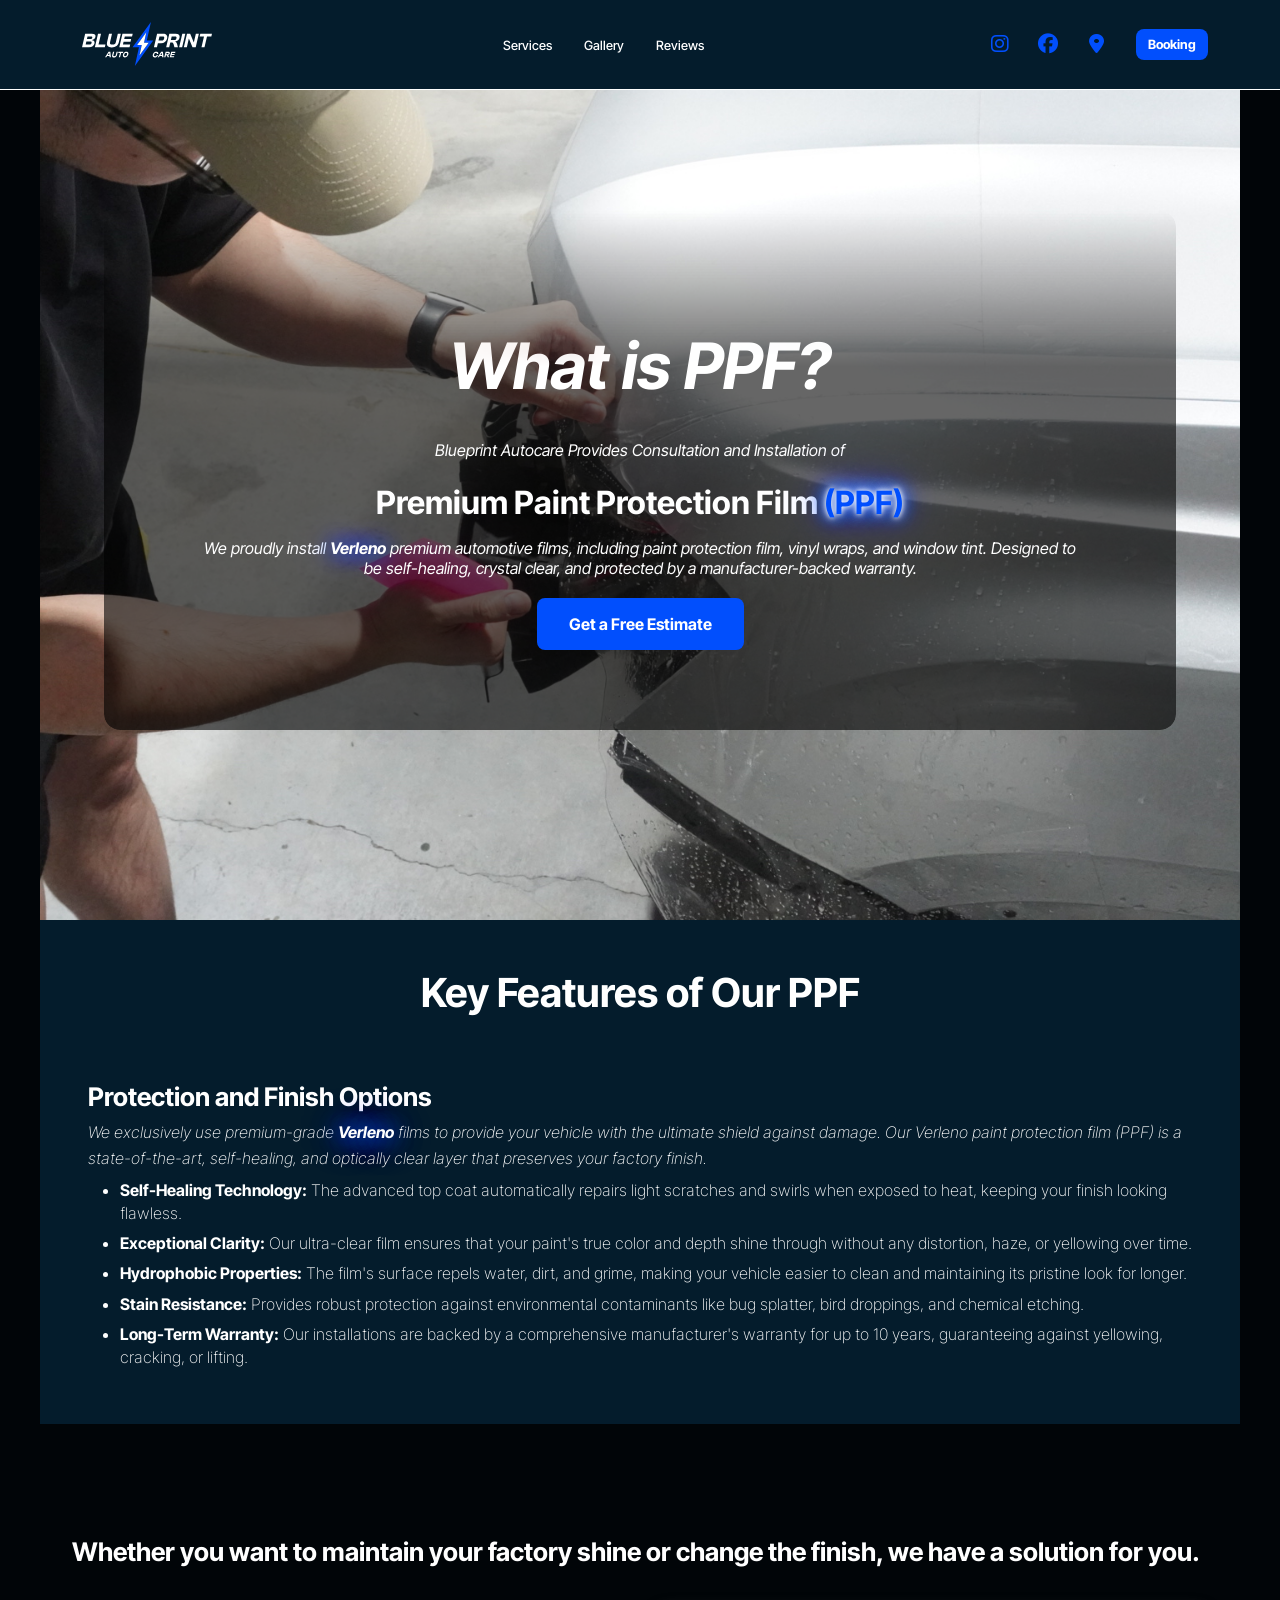
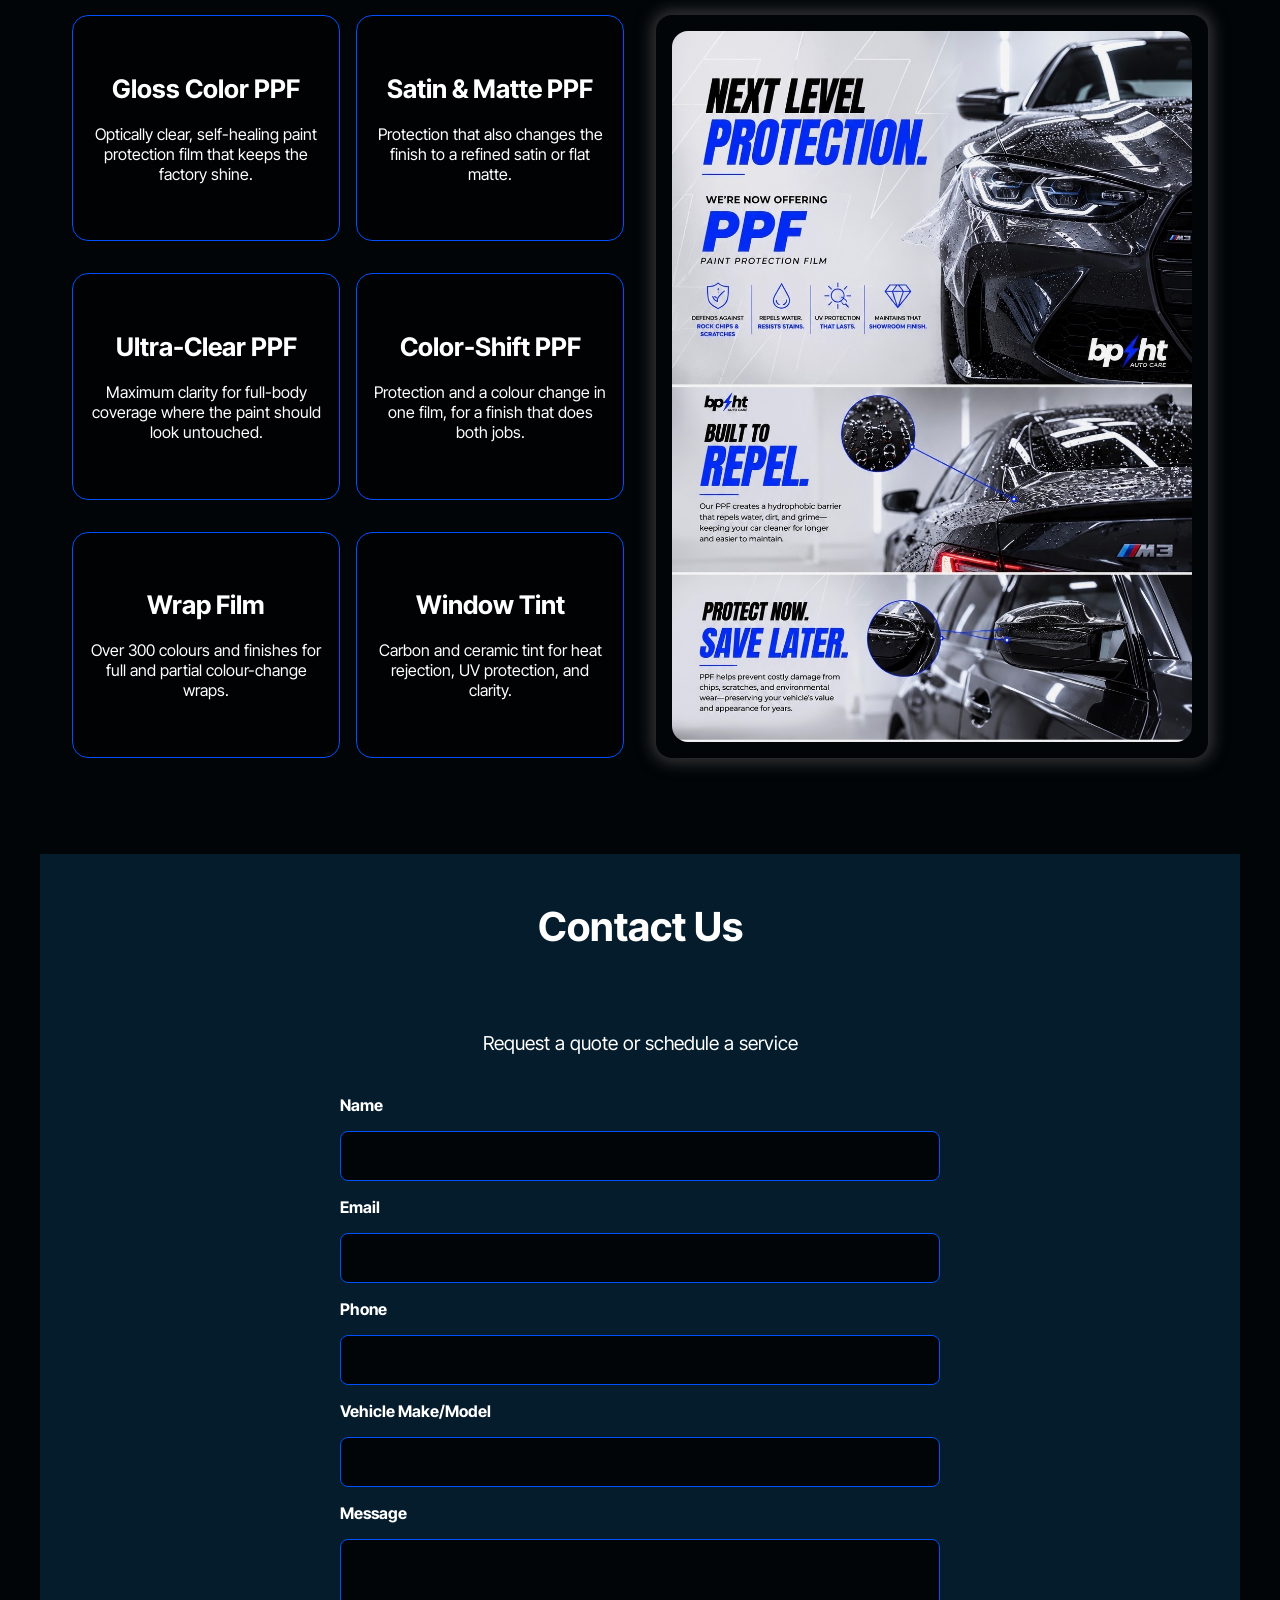
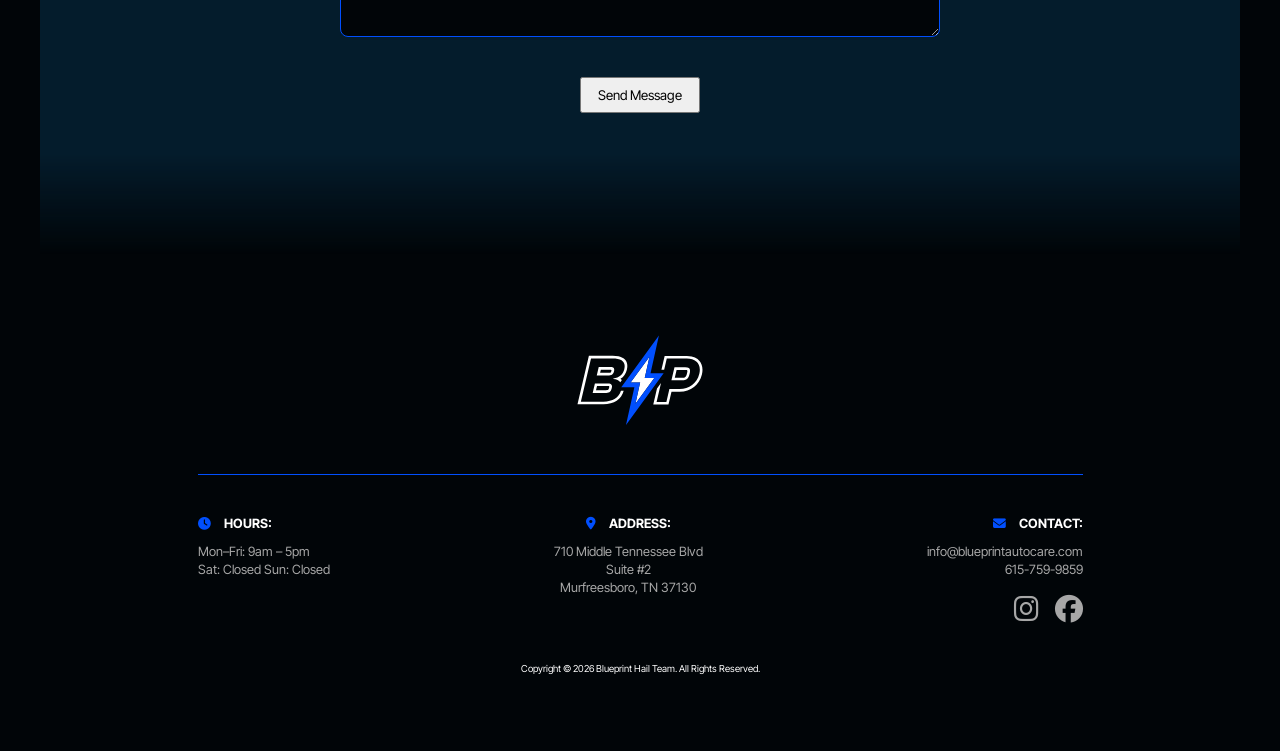
==== commit bfa56345: "revisions" ====
--- a/ppf.html
+++ b/ppf.html
@@ -29,18 +29,23 @@
                     <a href="index.html#contact" class="nav__link nav__link--primary">Booking</a>
                 </li>
             </ul>
+            <button class="btn__menu"><i class="fas fa-bars"></i></button>
         </nav>
     </header>
 
+    <div id="lightbox" class="lightbox">
+        <img class="lightbox-content" id="lightbox-img">
+    </div>
+
     <main>
-		<section id="hero">
+		<section id="hero" class="ppf-hero">
 			<img src="./assets/DSC01618.JPG" alt="Hero Background" id="hero-video">
 			<div class="hero-content">
 				<div class="hero-text-container">
 					<h1 style="font-style: italic;">What is PPF?</h1>
 					<p>Blueprint Autocare Provides Consultation and Installation of </p>
-					<h4><br> <span class="italic">Premium Paint Protection Film </span><span class="blue--text-zesty">(PPF)</span></h4><br>
-					<p>We proudly install <span class="highlight--text">Verleno</span> premium automotive films, including paint protection film, vinyl wraps, and window tint. Designed to be self-healing, crystal clear, and protected by a manufacturer-backed warranty.</p><a class="button cta-button" href="#contact">Get a Free Estimate</a>
+					<h4> <br> <span class="italic">Premium Paint Protection Film </span><span class="blue--text-zesty">(PPF)</span></h4>
+					<p>We proudly install <span class="highlight--text">Verleno</span> premium automotive films, including paint protection film, vinyl wraps, and window tint. Designed to be self-healing, crystal clear, and protected by a manufacturer-backed warranty.</p><br><a class="button cta-button" href="#contactservices">Get a Free Estimate</a>
 				</div>
 			</div>
 		</section>
@@ -163,7 +168,9 @@
         <div class="container">
             <div class="row footer__row">
                 <figure>
-                    <img class="footer__logo--img" src="./assets/2025 Update-TAT_02w_BP_Color Fill.svg" alt="">
+                    <a href="index.html">
+                        <img class="footer__logo--img" src="./assets/2025 Update-TAT_02w_BP_Color Fill.svg" alt="">
+                    </a>
                 </figure>
                 <div class="footer__text--list">
                     <p class="footer__text footer__text-L"><span class="footer__text--span"><i class="fa-solid fa-clock"></i> HOURS:</span><br>Mon–Fri: 9am – 5pm<br>Sat: Closed Sun: Closed</p>
--- a/style.css
+++ b/style.css
@@ -28,6 +28,7 @@
 
 nav {
     display: flex;
+    justify-content: space-between;
     align-items: stretch;
     max-width: 1200px;
     margin: 0 auto;
@@ -316,6 +317,29 @@
     max-width: 350px;
     min-height: 400px;
     cursor: pointer;
+
+    /* Add a pseudo-element for the shine effect */
+    &::before {
+        content: '';
+        position: absolute;
+        top: 0;
+        left: 0;
+        width: 100%;
+        height: 100%;
+        border-radius: 16px;
+        background: radial-gradient(
+            600px circle at var(--mouse-x) var(--mouse-y),
+            rgba(255, 255, 255, 0.4),
+            transparent 30%
+        );
+        opacity: 0;
+        transition: opacity 0.2s ease-out;
+    }
+
+    &:hover::before {
+        opacity: 1;
+    }
+
 }
 
 .card__inner {
@@ -336,6 +360,12 @@
     height: 100%;
     object-fit: cover;
     border-radius: 16px;
+}
+
+.card__front .btn {
+    margin-bottom: .5rem;
+    padding: 0.64rem 1.2rem;
+    font-size: 0.8rem;
 }
 
 .card__front, .card__back {
@@ -357,7 +387,7 @@
 
 .card:hover .card__front,
 .card:hover .card__back {
-    box-shadow: 0 0 15px 5px #0151fd76;
+    box-shadow: 0 0 25px 8px #0151fdc5; /* Increased glow effect */
 }
 
 .card__back {
@@ -435,7 +465,7 @@
 
 
 .service-detail {
-    padding: 3rem 6rem;
+    padding: 3rem 3rem;
     max-width: 1200px;
     margin: 0 auto;
     background-color: #041c2c;
@@ -446,18 +476,22 @@
 .section.edge h3 {
     font-size: 1.6rem;
     margin-bottom: 0;
-    margin-top: 2rem;
-    padding: 2rem 0rem 0.5rem;
+    margin-top: 0;
+    padding: 1rem 0rem 0.5rem;
 }
 
 .service-detail p {
     font-size: 1rem;
     font-weight: 200;
     line-height: 1.6;
-    margin-top: 8px;
-    margin-bottom: 1rem;
+    margin-top: 0;
+    margin-bottom: 0;
     color: #ffffff;
     text-wrap: pretty;
+}
+
+.ppf-hero .hero-content p {
+    padding-bottom: 0;
 }
 
 .service-detail--2 p {
@@ -466,7 +500,7 @@
     font-weight: 200;
     line-height: 1.6;
     margin-top: 8px;
-    margin-bottom: 8rem;
+    margin-bottom: 2rem;
     color: #ffffff;
     text-wrap: pretty;
 }
@@ -878,6 +912,27 @@
     box-shadow: 0 0 24px 12px #0151fd76;
 }
 
+/* Mobile Menu Styles */
+.btn__menu {
+    display: none; /* Hidden by default */
+    font-size: 24px;
+    background: none;
+    border: none;
+    color: white;
+    cursor: pointer;
+}
+
+.nav__container.is-open {
+    display: flex;
+    flex-direction: column;
+    position: absolute;
+    top: 100%;
+    left: 0;
+    width: 100%;
+    background-color: #041c2c;
+    padding: 1rem 0;
+}
+
 .footer__social--link {
     width: 50px;
     height: 50px;
@@ -891,7 +946,7 @@
 
 */
 
-@media (max-width: 770px) {
+@media (max-width: 990px) {
     .card {
         width: 100%;
         max-width: 400px;
@@ -916,6 +971,10 @@
 
     .hero-content h1 {
         font-size: 3rem;
+    }
+    
+    .hero-text-container {
+        padding: 2rem 1rem;
     }
 
     .service-detail ul {
@@ -932,6 +991,18 @@
     .review-cards {
         flex-direction: column;
         align-items: center;
+    }
+
+    .btn__menu {
+        display: block; /* Show hamburger menu */
+    }
+
+    .nav__container:not(.is-open) {
+        display: none !important; /* Hide nav links if menu is not open */
+    }
+
+    .right-list {
+        display: none; /* Hide booking button and social icons */
     }
 
     .feature-grid {
@@ -949,7 +1020,11 @@
         flex-direction: column;
         align-items: center;
         gap: 2rem;
-        height: auto;
+        height: auto; /* Revert fixed height */
+    }
+
+    .certification-logos {
+        max-width: 80%; /* Allow logos to shrink */
     }
 
     .certification-logos {
@@ -959,6 +1034,49 @@
     .bolt {
         width: 60px;
     }
+}
+
+@media (max-width: 990px) {
+    .feature-cards .card__front p {
+        display: block;
+        font-size: 0.7rem;
+    }
+
+    .feature-cards .card__front h3 {
+        font-size: 1rem;
+    }
+
+    .footer__text--list,
+    .footer__text-L,
+    .footer__text-C,
+    .footer__text-R {
+        text-align: left;
+        align-items: flex-start;
+}
+
+/* Lightbox styles */
+.lightbox {
+    display: none;
+    position: fixed;
+    z-index: 1000;
+    left: 0;
+    top: 0;
+    width: 100%;
+    height: 100%;
+    background-color: rgba(0, 0, 0, 0.8);
+    justify-content: center;
+    align-items: center;
+}
+
+.lightbox.is-open {
+    display: flex;
+}
+
+.lightbox-content {
+    max-width: 90%;
+    max-height: 90%;
+}
+}
 
     .feature-cards .card__inner {
         min-height: 160px !important;
@@ -1011,3 +1129,33 @@
     }
 }
 
+@media (max-width: 400px) {
+    .cta-button {
+        padding: 0.6rem 1rem;
+        margin: 0.8rem;
+        font-size: 0.8rem;
+    }
+}
+
+@media (max-width: 380px) {
+    h1 {
+        font-size: 2rem !important;
+    }
+
+    h2 {
+        font-size: 1.8rem;
+    }
+
+    .hero-text-container {
+        padding: 2rem 0.5rem;
+    }
+
+    main > section {
+        padding: 4rem 1rem;
+    }
+
+    .service-detail {
+        padding: 2rem 1rem;
+    }
+}
+
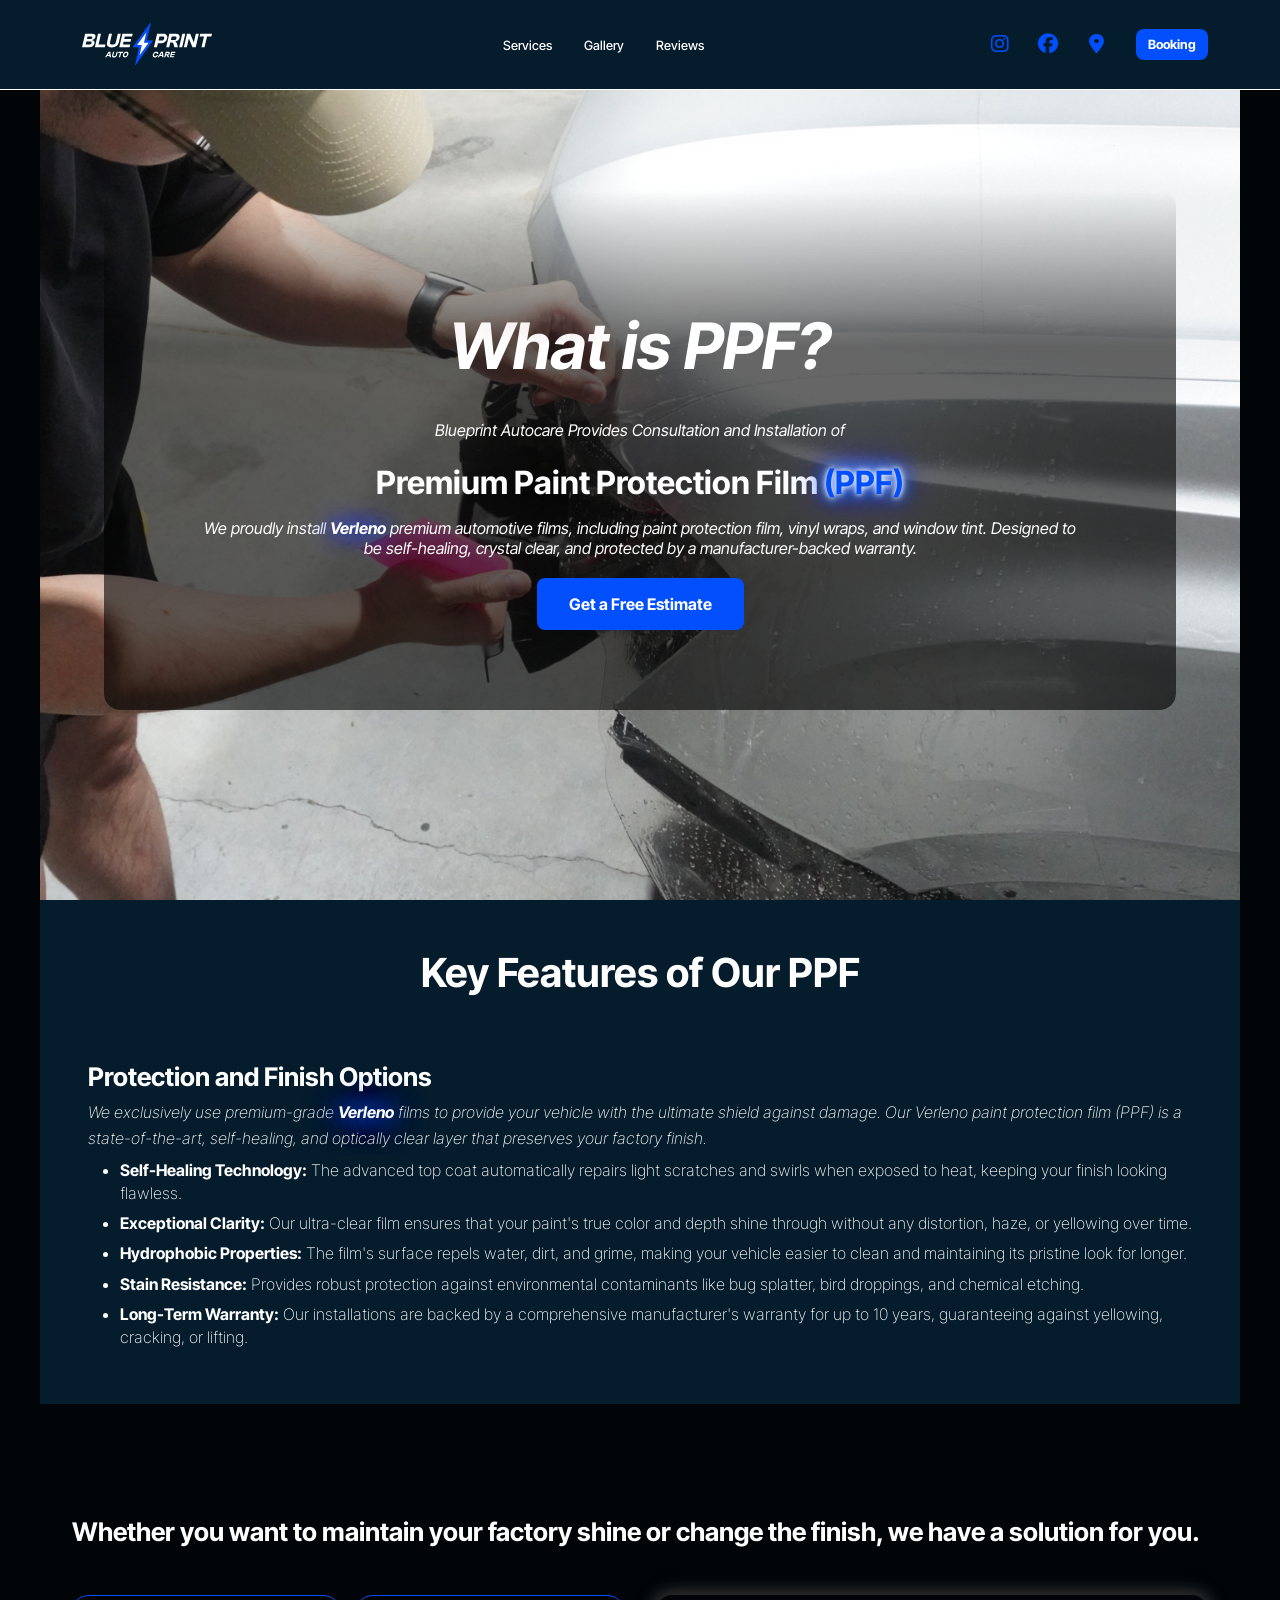
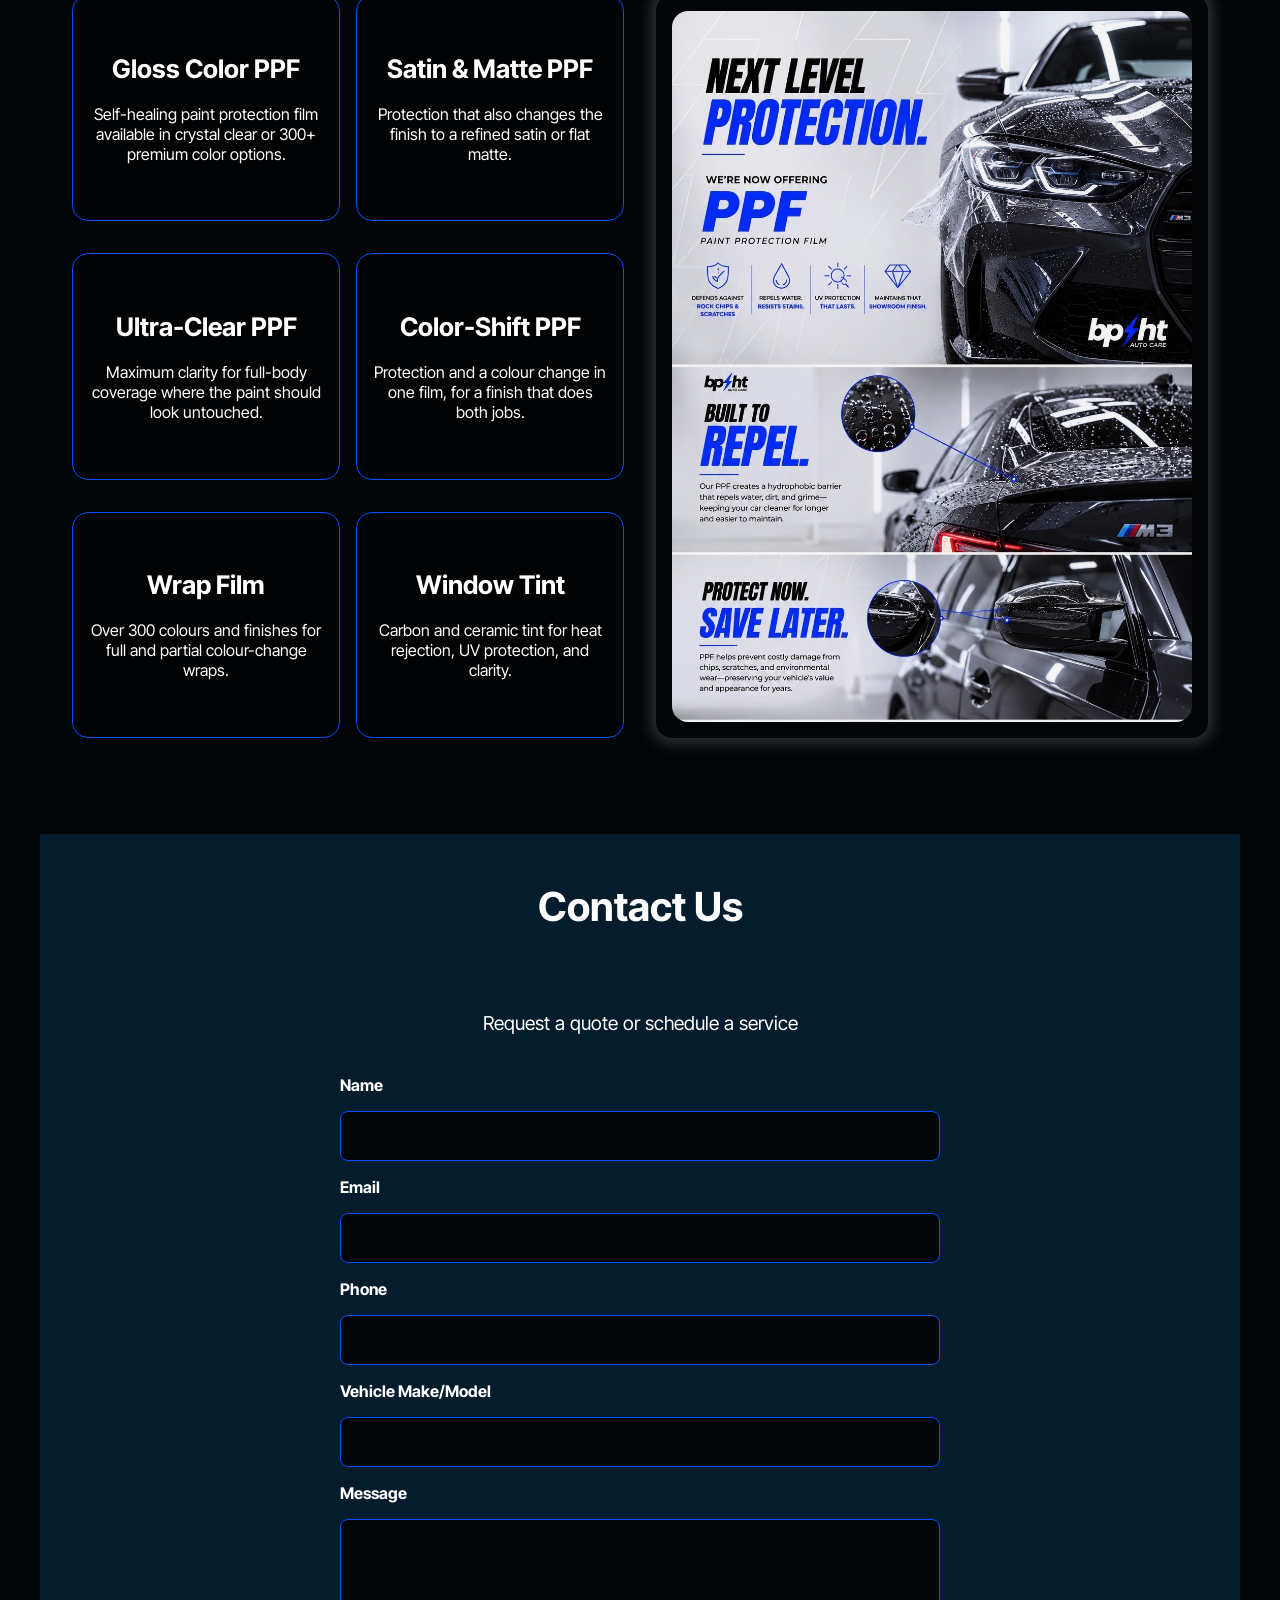
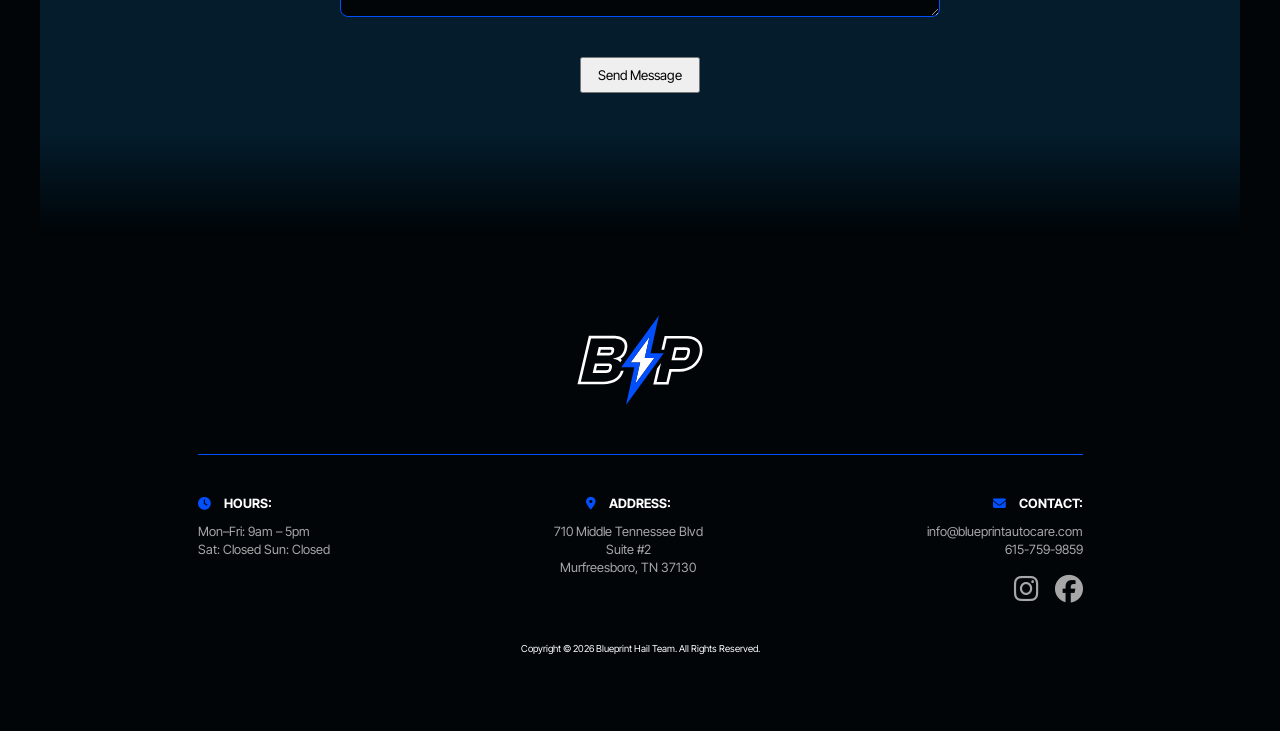
==== commit 18d9837c: "revisions to content" ====
--- a/ppf.html
+++ b/ppf.html
@@ -77,7 +77,7 @@
                         <div class="card__inner">
                             <div class="card__front">
                                 <h3>Gloss Color PPF</h3> <br>
-								<p>Optically clear, self-healing paint protection film that keeps the factory shine.</p>
+								<p>Self-healing paint protection film available in crystal clear or 300+ premium color options.</p>
                             </div>
                             <div class="card__back">
                                 <img src="./assets/gloss PPF example.png" alt="Gloss PPF">
--- a/style.css
+++ b/style.css
@@ -595,6 +595,14 @@
     }
 }
 
+@media (max-width: 280px) {
+    #hero .cta-button,
+    .ppf-hero .cta-button {
+        padding: 0.4rem 0.8rem;
+        font-size: 0.6rem;
+    }
+}
+
 .service-detail-img {
     display: block;
     max-width: 100%;
@@ -942,11 +950,21 @@
 
 /* 
 
-RESPONSIVENESS: Small Phones 
+RESPONSIVENESS: Tablets and below 
 
 */
-
 @media (max-width: 990px) {
+    /* Show hamburger menu and hide main nav */
+    .btn__menu {
+        display: block;
+    }
+    .nav__container:not(.is-open) {
+        display: none !important;
+    }
+    .right-list {
+        display: none;
+    }
+
     .card {
         width: 100%;
         max-width: 400px;
@@ -963,10 +981,6 @@
     .card__back ul {
         font-size: 0.8rem;
         padding: 0 1rem;
-    }
-
-    nav ul {
-        display: none !important; /* Hide nav links on mobile */
     }
 
     .hero-content h1 {
@@ -993,18 +1007,6 @@
         align-items: center;
     }
 
-    .btn__menu {
-        display: block; /* Show hamburger menu */
-    }
-
-    .nav__container:not(.is-open) {
-        display: none !important; /* Hide nav links if menu is not open */
-    }
-
-    .right-list {
-        display: none; /* Hide booking button and social icons */
-    }
-
     .feature-grid {
         grid-template-columns: 1fr;
     }
@@ -1012,7 +1014,7 @@
     .footer__text--list {
         flex-direction: column;
         align-items: center;
-        gap: 2rem; /* was 14rem = 224px, meant for a horizontal row */
+        gap: 2rem;
         text-align: center;
     }
 
@@ -1025,18 +1027,13 @@
 
     .certification-logos {
         max-width: 80%; /* Allow logos to shrink */
-    }
-
-    .certification-logos {
         gap: 2rem;
     }
 
     .bolt {
         width: 60px;
     }
-}
-
-@media (max-width: 990px) {
+
     .feature-cards .card__front p {
         display: block;
         font-size: 0.7rem;
@@ -1052,6 +1049,13 @@
     .footer__text-R {
         text-align: left;
         align-items: flex-start;
+    }
+
+    #hero .cta-button,
+    .ppf-hero .cta-button {
+        padding: 0.8rem 1.5rem;
+        font-size: 0.9rem;
+    }
 }
 
 /* Lightbox styles */
@@ -1095,9 +1099,19 @@
         padding: 0.8rem 1.5rem;
         margin: 1rem;
     }
+
+    #hero .cta-button,
+    .ppf-hero .cta-button {
+        padding: 0.7rem 1.3rem;
+        font-size: 0.8rem;
+    }
 }
 
 @media (max-width: 480px) {
+    .nav__container.is-open ul {
+        display: flex !important;
+        align-items: center;
+    }
     nav ul {
         display: none !important; /* Hide nav links on mobile */
     }
@@ -1159,3 +1173,11 @@
     }
 }
 
+@media (max-width: 340px) {
+    #hero .cta-button,
+    .ppf-hero .cta-button {
+        padding: 0.5rem 1rem;
+        font-size: 0.7rem;
+    }
+}
+
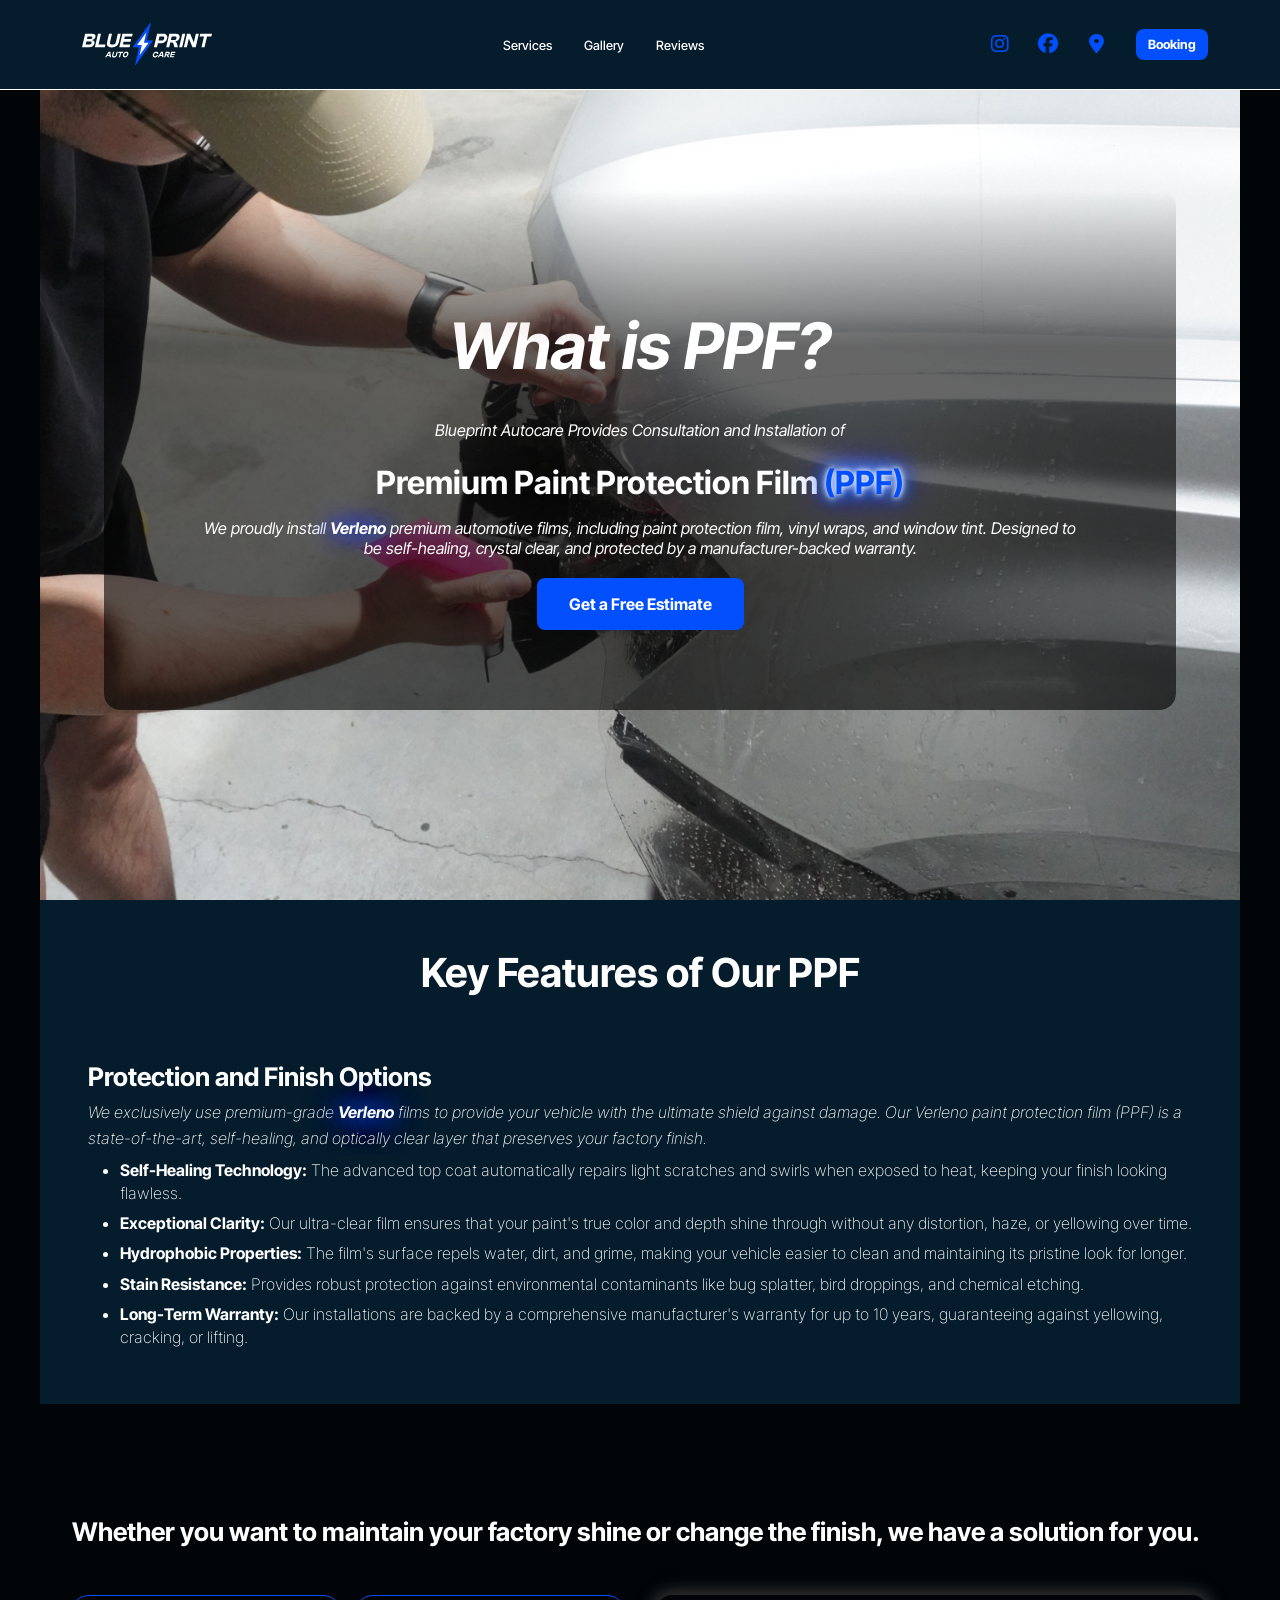
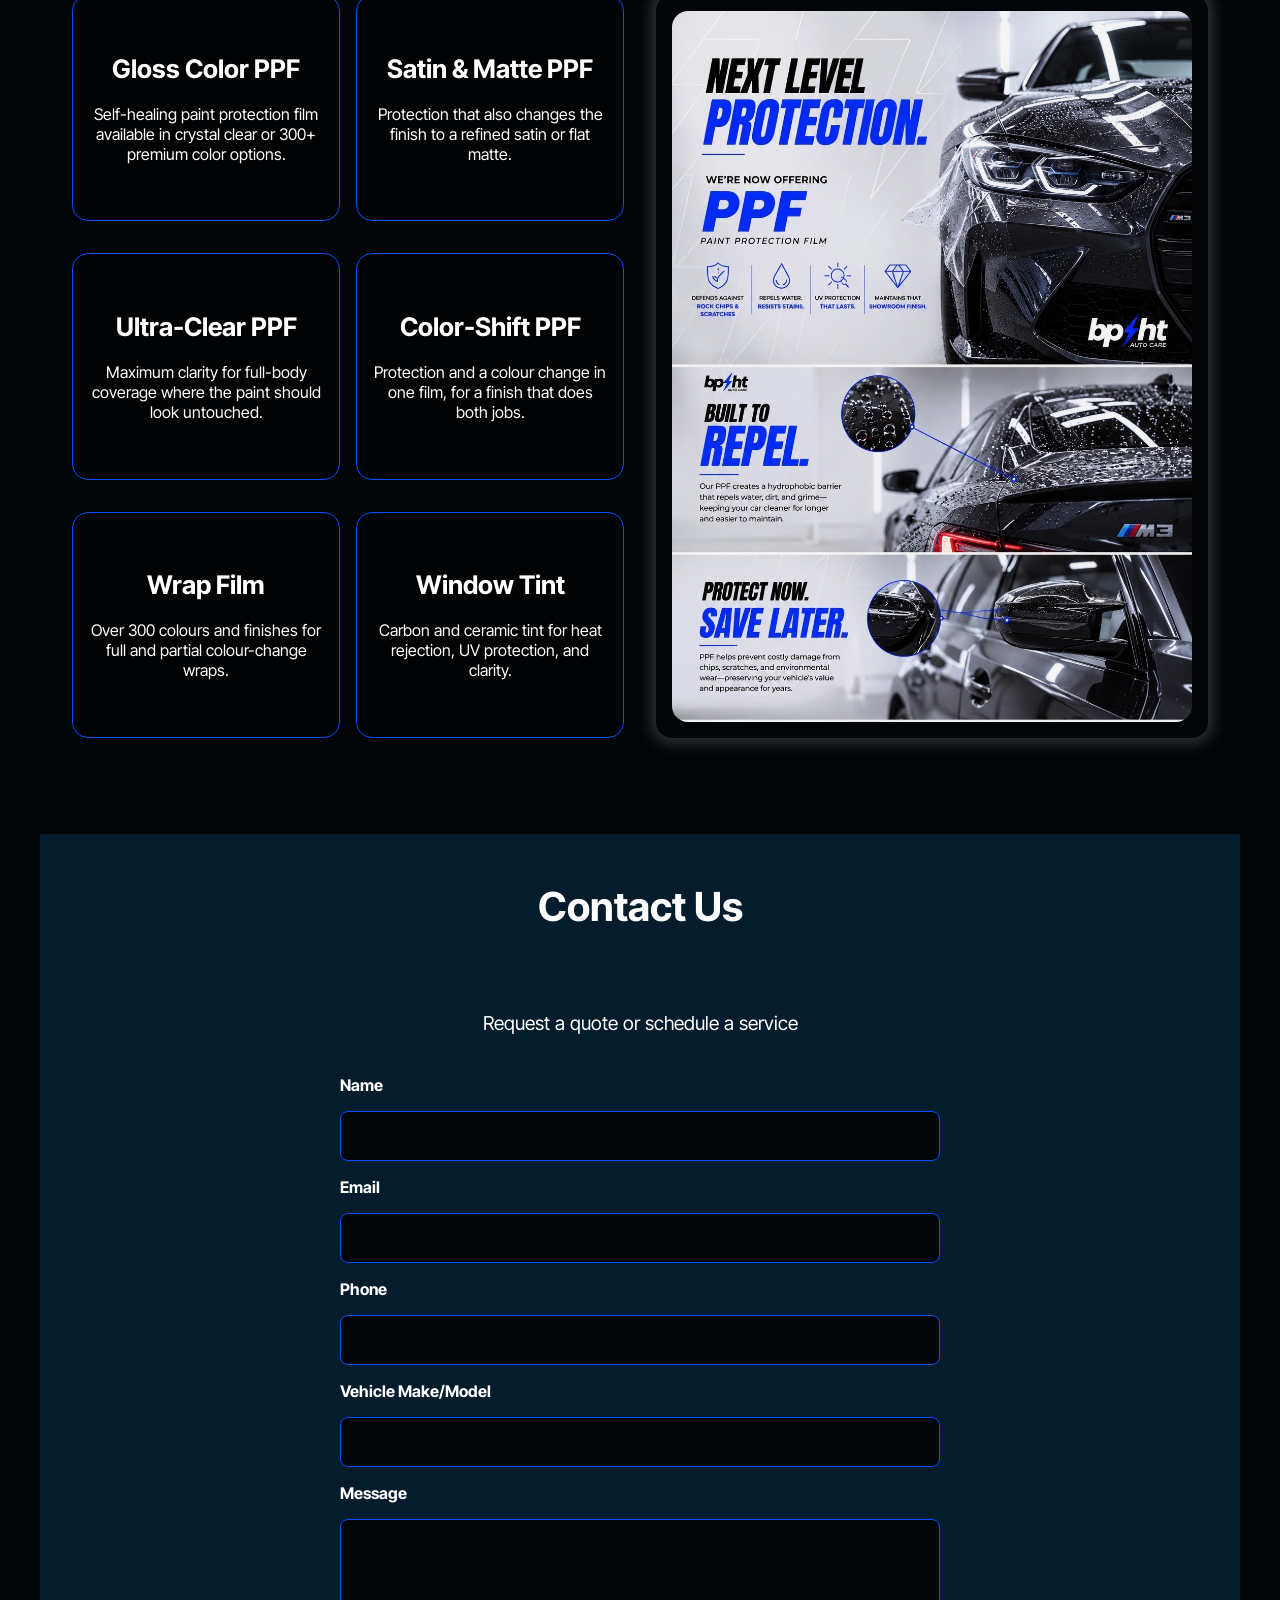
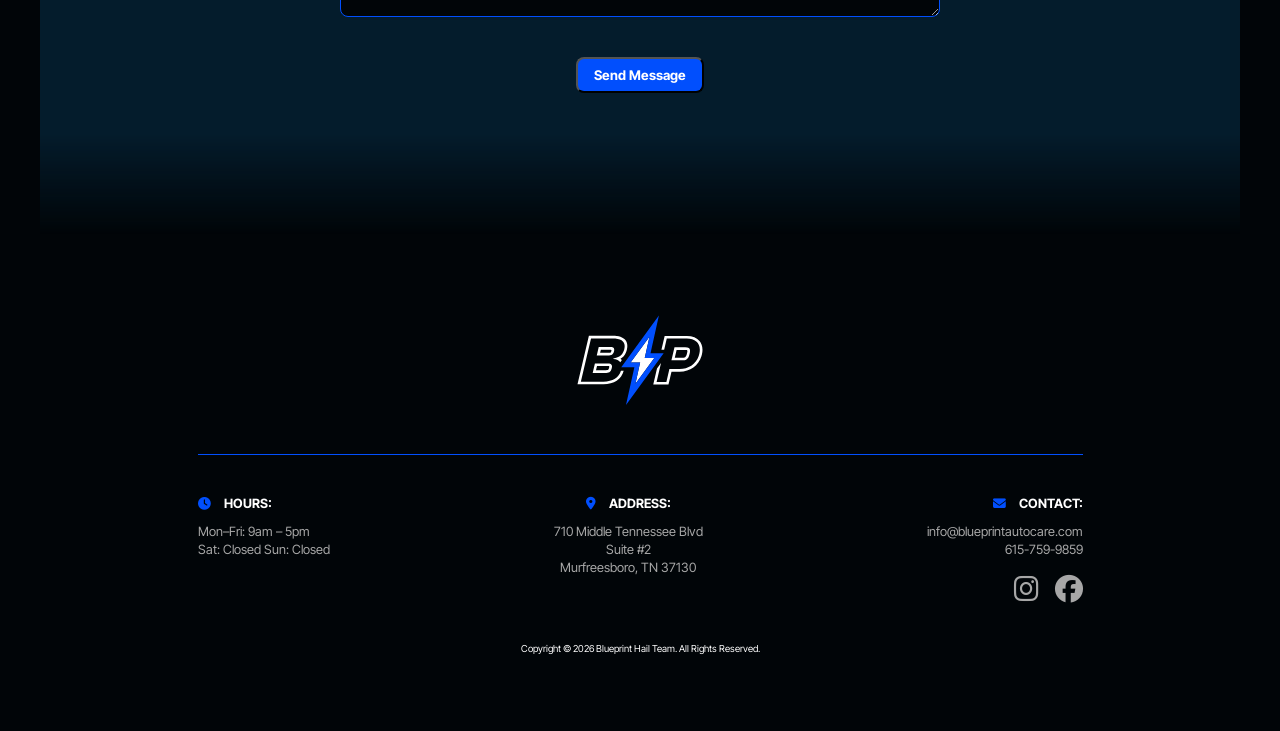
==== commit 75acf33b: "button revised" ====
--- a/ppf.html
+++ b/ppf.html
@@ -159,8 +159,9 @@
                 <input type="text" id="vehicle" name="vehicle">
                 <label for="message">Message</label>
                 <textarea id="message" name="message" rows="4"></textarea>
-                <button type="submit" class="btn">Send Message</button>
+                <button type="submit" class="button btn">Send Message</button>
             </form>
+              <div id="form-status"></div>
         </section>
     </main>
 
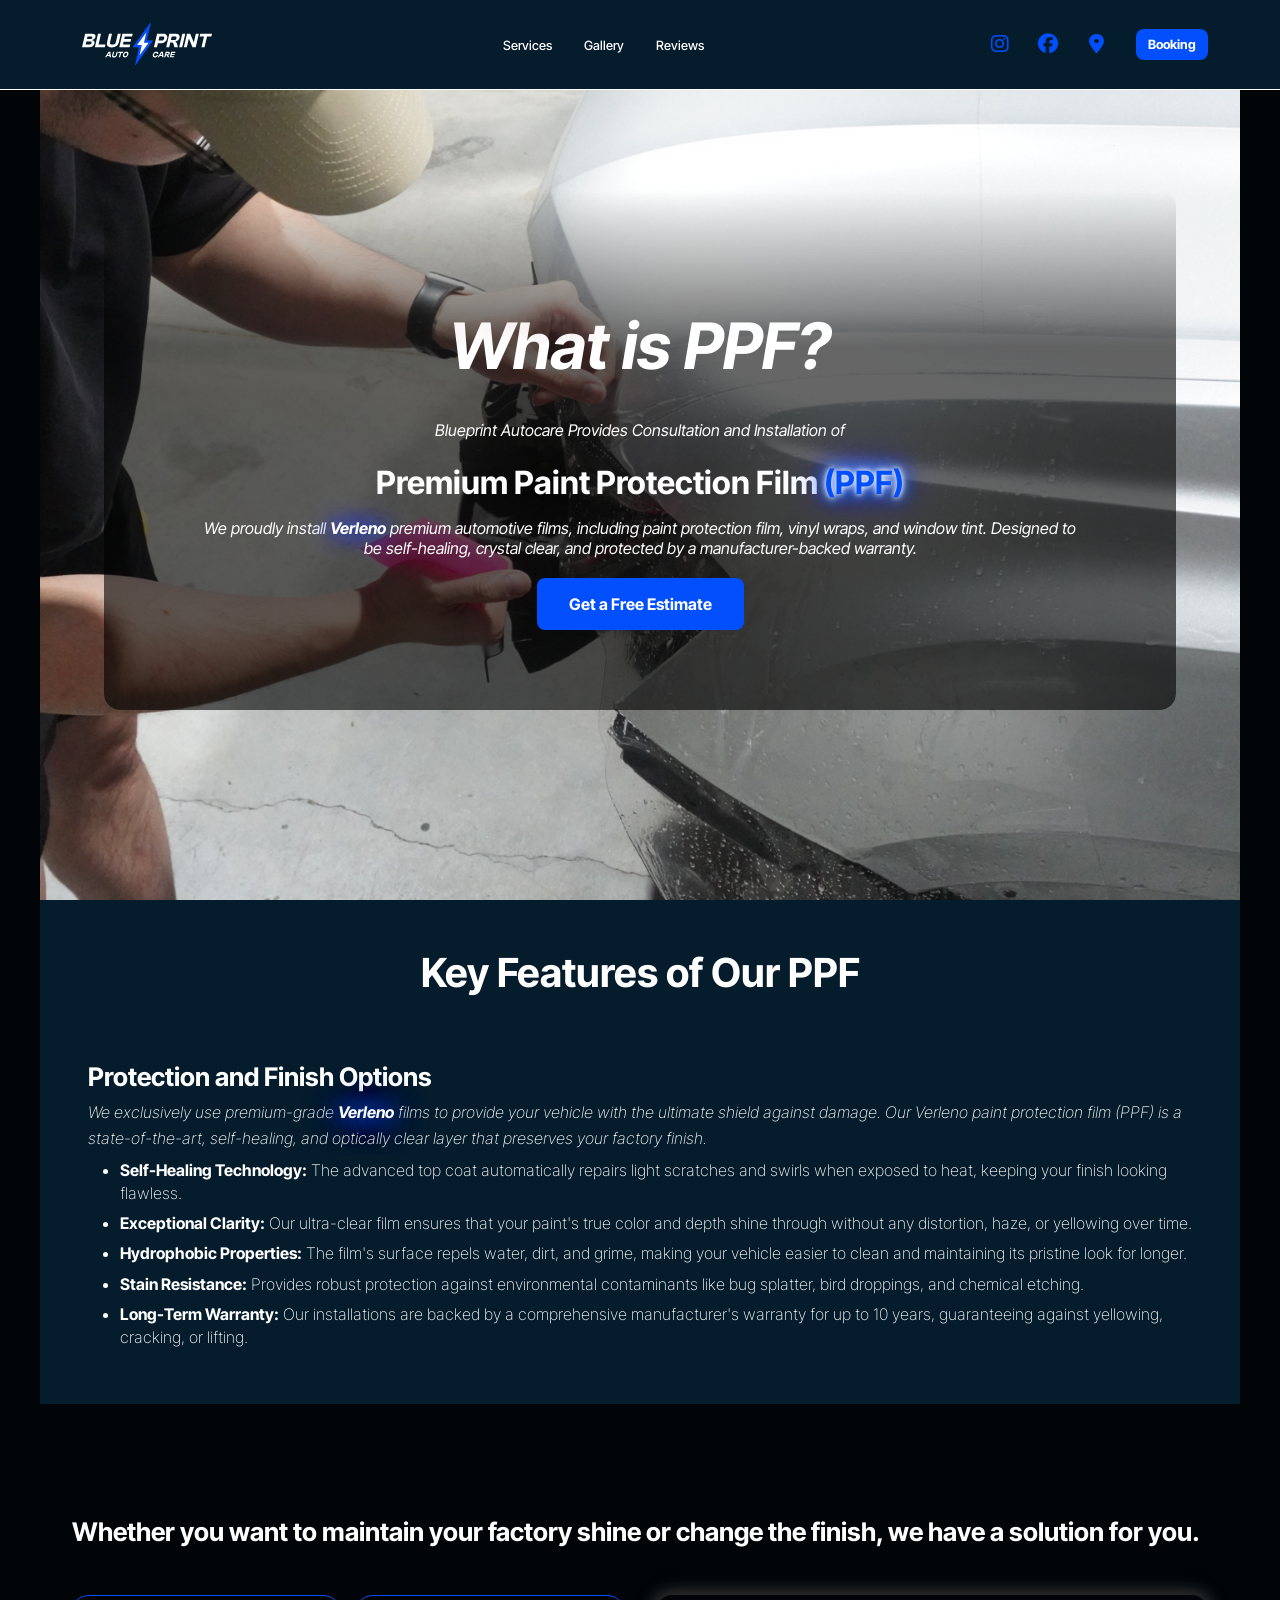
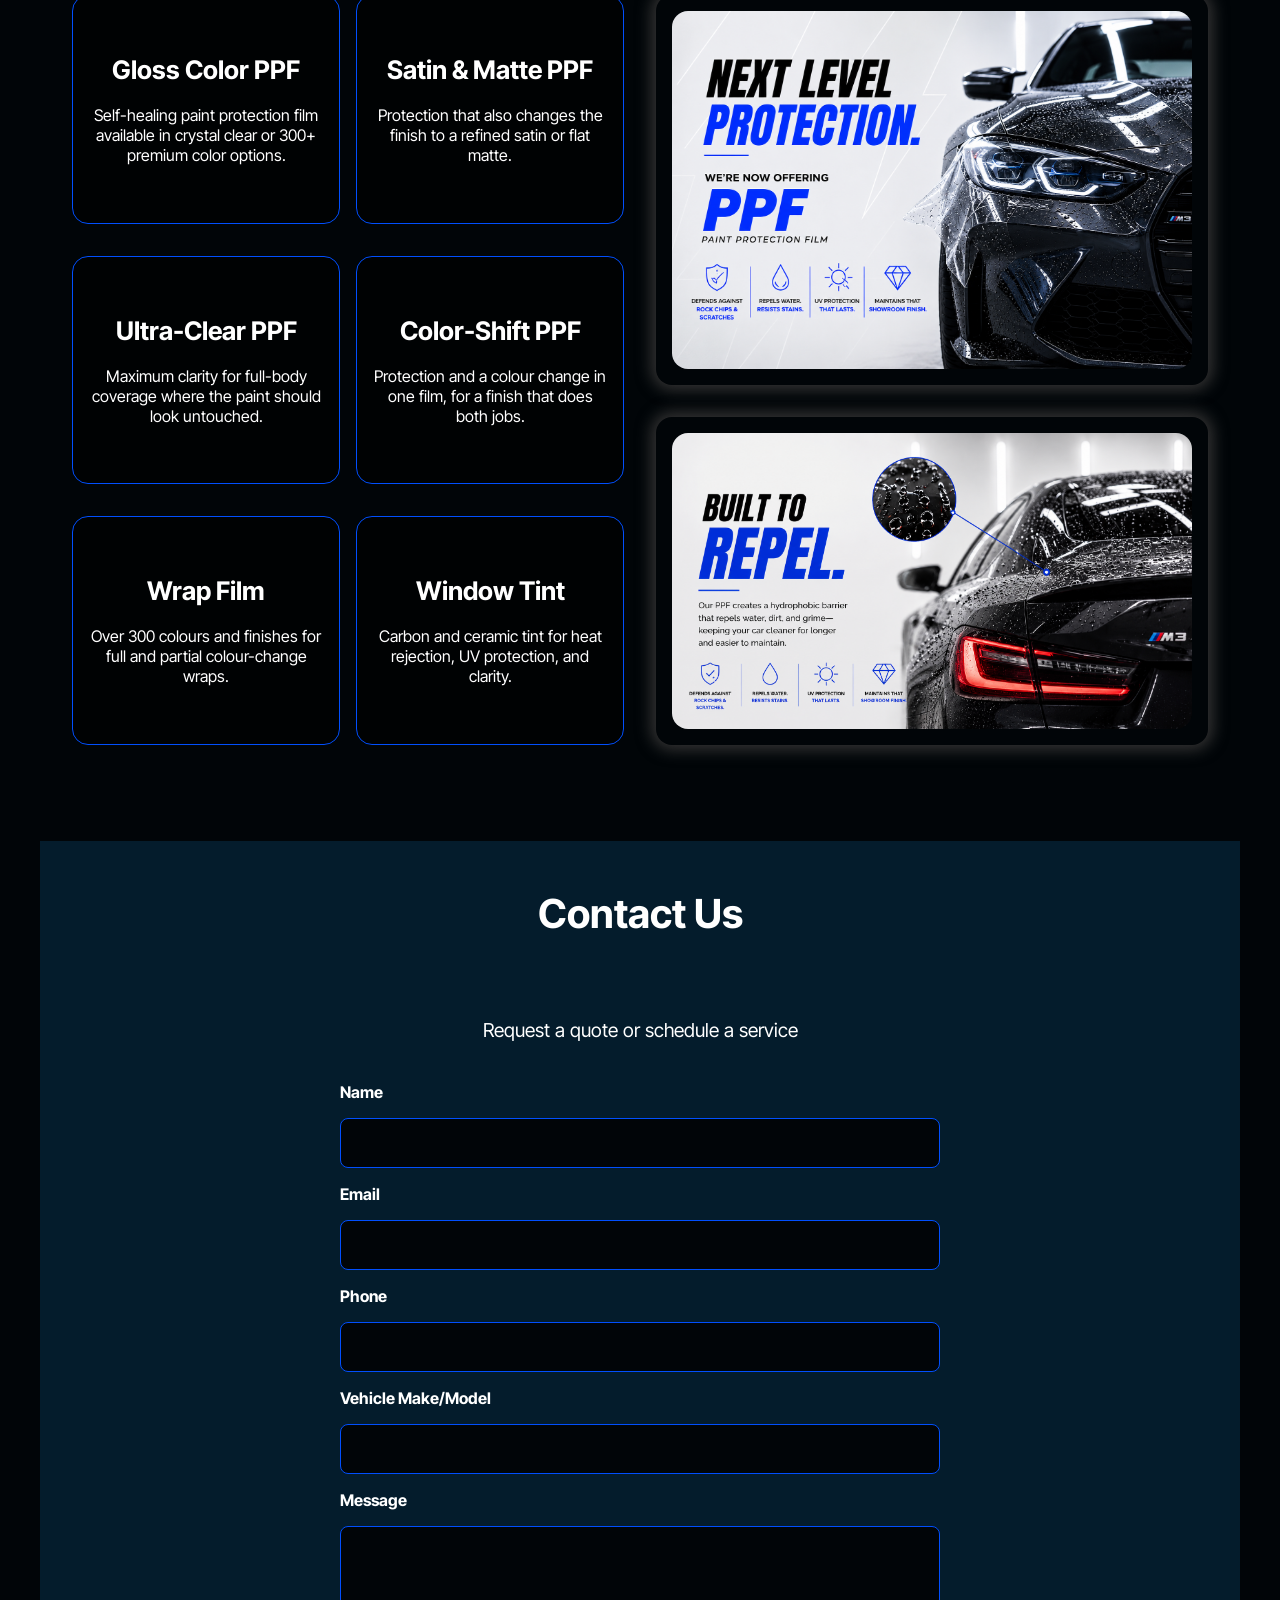
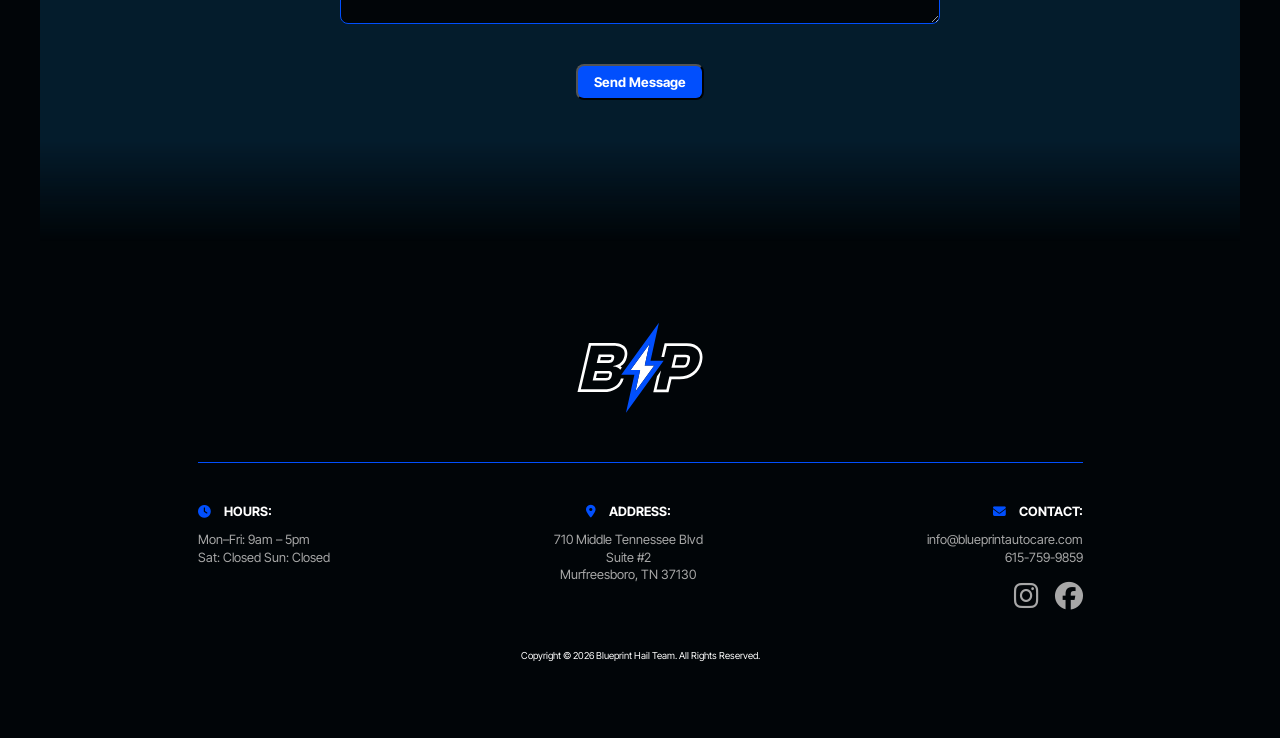
==== commit e0814aa1: "ppf service detail img update" ====
--- a/ppf.html
+++ b/ppf.html
@@ -140,15 +140,20 @@
                         </div>
                     </div>
                 </div>
-                <div class="service-detail-img-container">
-                    <img src="assets/CD72E39D-39CD-4390-B41D-BFB2CA09A019.JPEG" alt="Paint Protection Film Promotion" class="service-detail-img">
+                <div class="image-stack-column">
+                    <div class="service-detail-img-container">
+                        <img src="assets/ppf detail img-front.PNG" alt="Paint Protection Film Promotion" class="service-detail-img">
+                    </div>
+                    <div class="service-detail-img-container">
+                        <img src="assets/ppf detail img-back.PNG" alt="Paint Protection Film Promotion" class="service-detail-img">
+                    </div>
                 </div>
             </div>
         </section>
         <section id="contactservices" class="section-background">
             <h2>Contact Us</h2>
             <h5>Request a quote or schedule a service</h5>
-            <form class="contact-form" action="https://formspree.io/f/info@blueprintautocare.com" method="POST">
+            <form class="contact-form" action="https://formspree.io/f/mqerwpov" method="POST">
                 <label for="name">Name</label>
                 <input type="text" id="name" name="name" required>
                 <label for="email">Email</label>
--- a/style.css
+++ b/style.css
@@ -149,6 +149,7 @@
     height: 100%;
     object-fit: cover;
     z-index: -1;
+    pointer-events: none;
 }
 
 .hero-content {
@@ -1013,9 +1014,8 @@
 
     .footer__text--list {
         flex-direction: column;
-        align-items: center;
+        align-items: flex-start; /* Was align-items: center */
         gap: 2rem;
-        text-align: center;
     }
 
     .certification-cards {
@@ -1080,13 +1080,12 @@
     max-width: 90%;
     max-height: 90%;
 }
-}
-
-    .feature-cards .card__inner {
+
+.feature-cards .card__inner {
         min-height: 160px !important;
-    }
-}
-    @media (max-width: 588px) {
+ }
+   
+ @media (max-width: 588px) {
     .hero-text-container {
         padding: 2rem 1rem;
     }
@@ -1110,10 +1109,8 @@
 @media (max-width: 480px) {
     .nav__container.is-open ul {
         display: flex !important;
+        flex-direction: column !important;
         align-items: center;
-    }
-    nav ul {
-        display: none !important; /* Hide nav links on mobile */
     }
 
     .hero-content h1 {
@@ -1181,3 +1178,9 @@
     }
 }
 
+.image-stack-column {
+    display: flex;
+    flex-direction: column;
+    gap: 2rem; /* Adjust this value for the desired spacing */
+}
+
